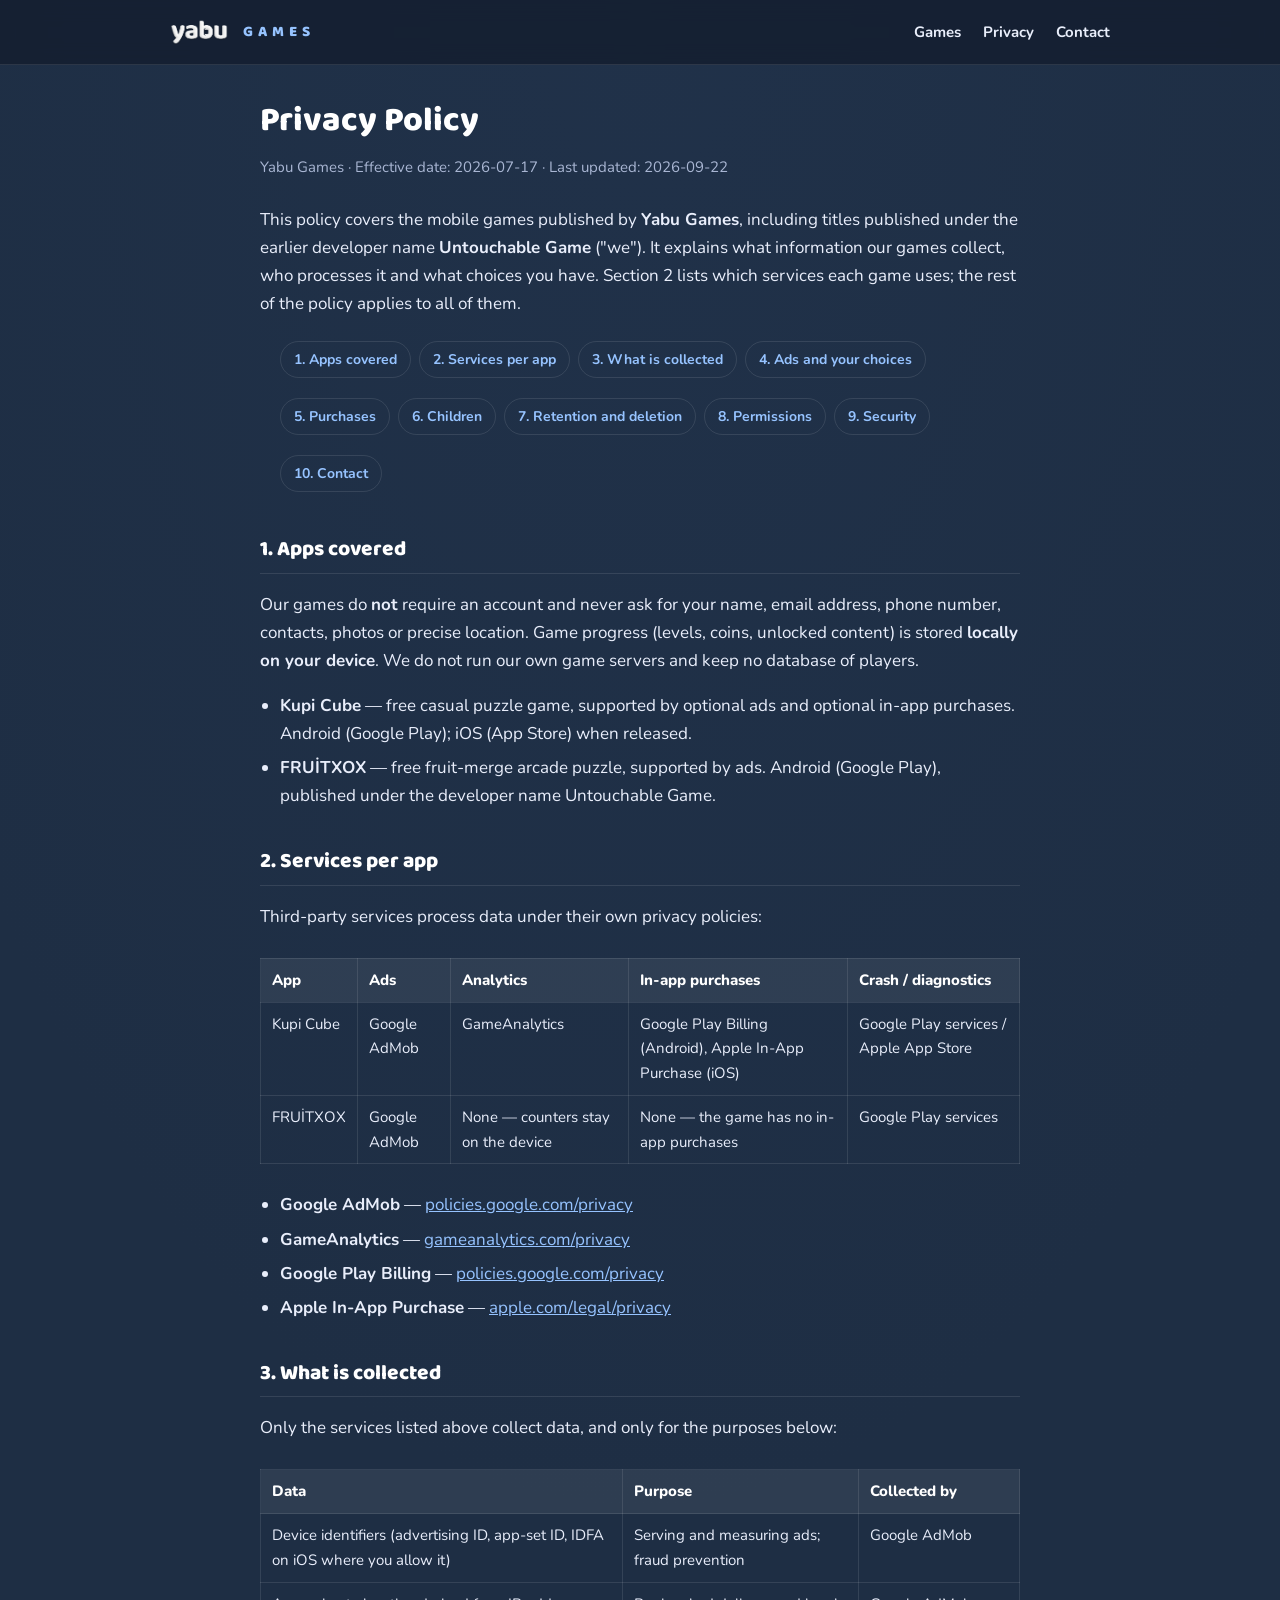
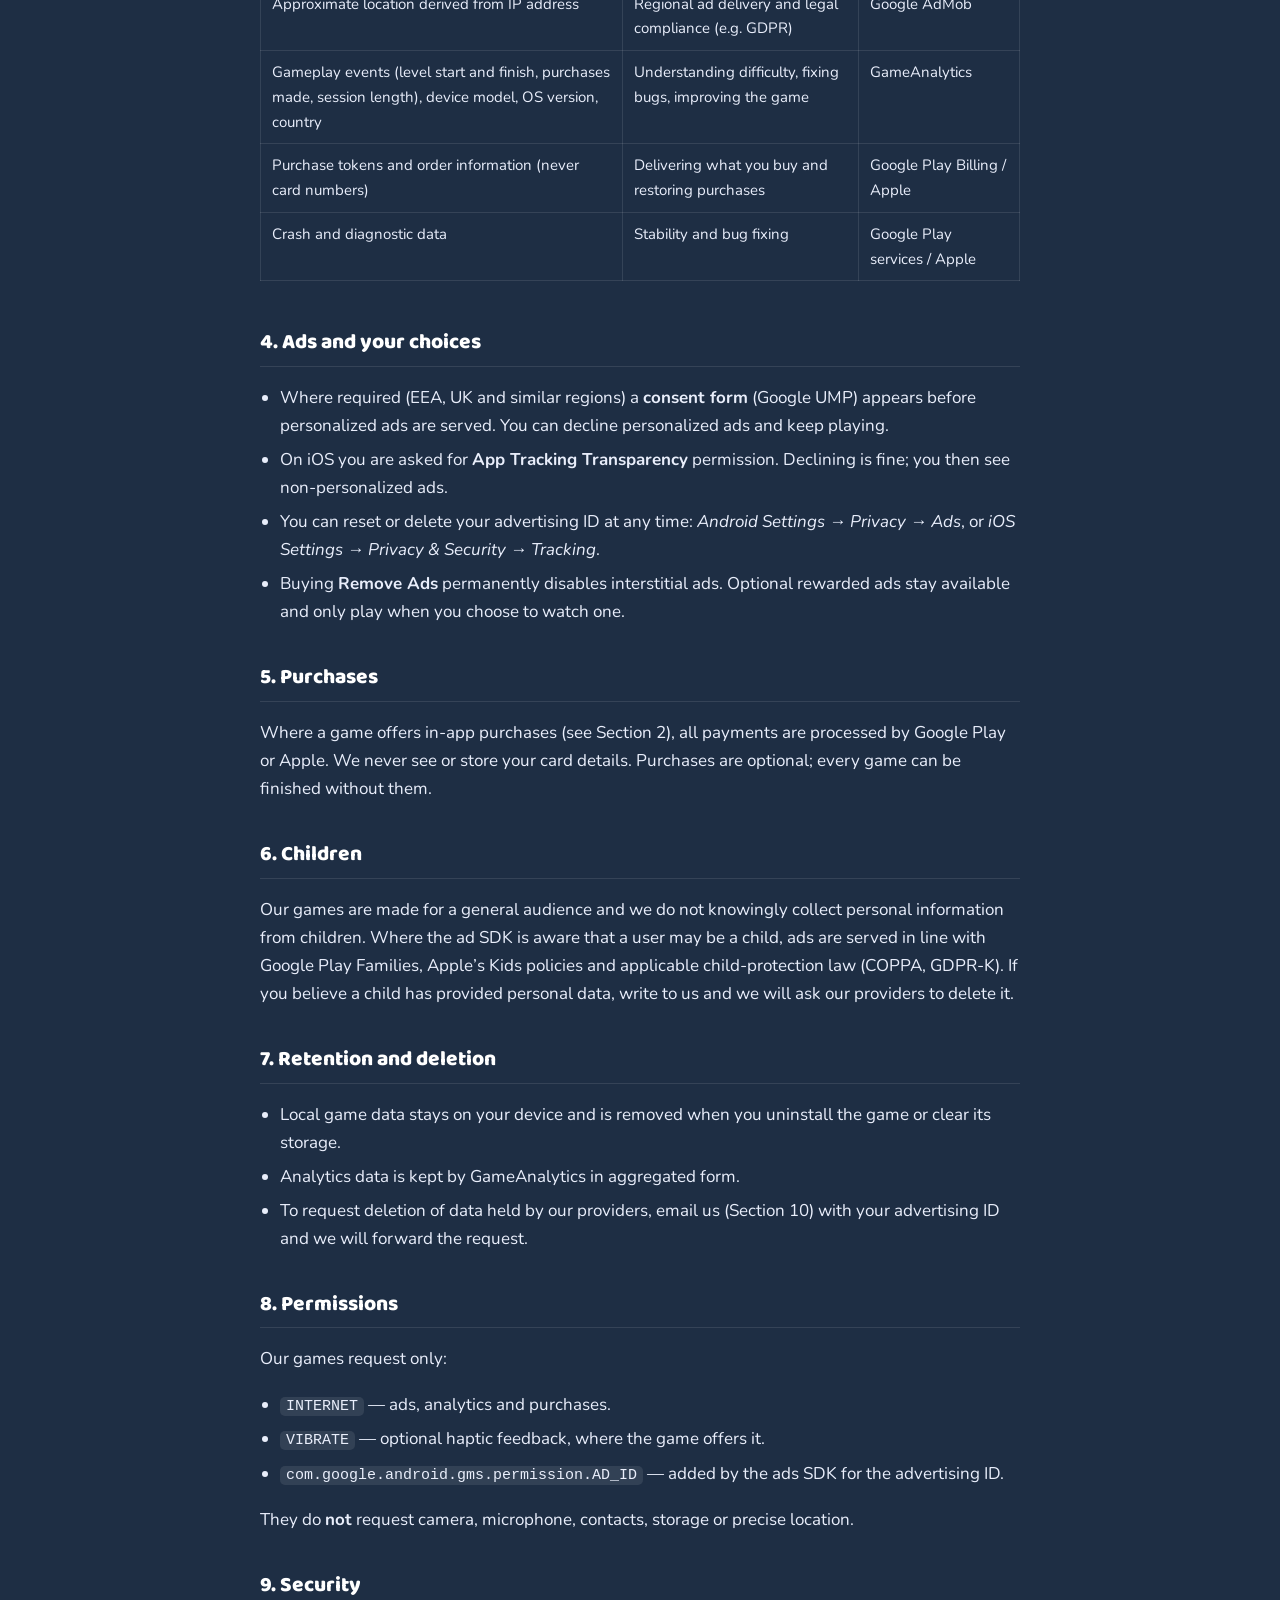
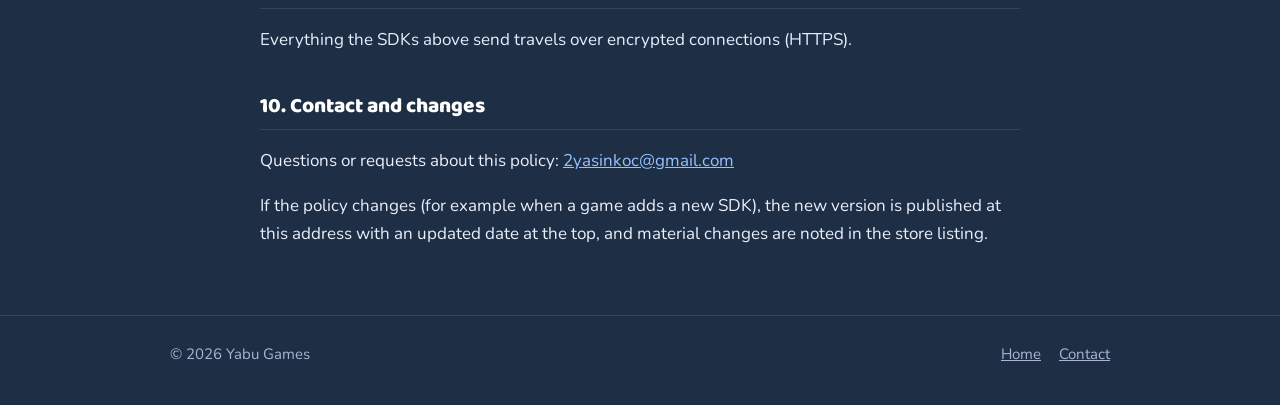
==== privacy-policy.html @ f96475ef "Yabu Games sitesi: ana sayfa, ortak gizlilik politikasi, app-ads.txt" ====
<!DOCTYPE html>
<html lang="en">
<head>
<meta charset="utf-8">
<meta name="viewport" content="width=device-width, initial-scale=1">
<title>Privacy Policy — Yabu Games</title>
<meta name="description" content="Privacy Policy for Yabu Games apps, including Kupi Cube.">
<link rel="icon" href="assets/favicon.png">
<meta property="og:title" content="Privacy Policy — Yabu Games">
<meta property="og:image" content="assets/og.png">
<link rel="preconnect" href="https://fonts.googleapis.com">
<link rel="preconnect" href="https://fonts.gstatic.com" crossorigin>
<link href="https://fonts.googleapis.com/css2?family=Baloo+2:wght@800&family=Nunito:wght@400;700;800&display=swap" rel="stylesheet">
<link rel="stylesheet" href="styles.css">
</head>
<body>
<a class="skip" href="#main">Skip to content</a>

<header class="bar">
  <div class="wrap row">
    <a class="home" href="./" aria-label="Yabu Games home">
      <img src="assets/yabu-wordmark.png" alt="Yabu Games">
      <span>GAMES</span>
    </a>
    <button class="burger" id="burger" aria-label="Menu" aria-expanded="false" aria-controls="menu">
      <span></span>
    </button>
    <nav class="links" id="menu">
      <a href="./#games">Games</a>
      <a href="privacy-policy.html">Privacy</a>
      <a href="./#contact">Contact</a>
    </nav>
  </div>
</header>

<main id="main">
  <div class="wrap doc">

    <h1>Privacy Policy</h1>
    <p class="meta">Yabu Games &middot; Effective date: 2026-07-17 &middot; Last updated: 2026-09-22</p>

    <p>This policy covers the mobile games published by <strong>Yabu Games</strong>, including titles published
       under the earlier developer name <strong>Untouchable Game</strong> ("we"). It explains what
       information our games collect, who processes it and what choices you have. Section&nbsp;2 lists which
       services each game uses; the rest of the policy applies to all of them.</p>

    <ul class="toc">
      <li><a href="#apps">1. Apps covered</a></li>
      <li><a href="#services">2. Services per app</a></li>
      <li><a href="#data">3. What is collected</a></li>
      <li><a href="#ads">4. Ads and your choices</a></li>
      <li><a href="#purchases">5. Purchases</a></li>
      <li><a href="#children">6. Children</a></li>
      <li><a href="#retention">7. Retention and deletion</a></li>
      <li><a href="#permissions">8. Permissions</a></li>
      <li><a href="#security">9. Security</a></li>
      <li><a href="#contact">10. Contact</a></li>
    </ul>

    <h2 id="apps">1. Apps covered</h2>
    <p>Our games do <strong>not</strong> require an account and never ask for your name, email address, phone
       number, contacts, photos or precise location. Game progress (levels, coins, unlocked content) is stored
       <strong>locally on your device</strong>. We do not run our own game servers and keep no database of players.</p>
    <ul>
      <li><strong>Kupi Cube</strong> — free casual puzzle game, supported by optional ads and optional in-app
          purchases. Android (Google Play); iOS (App Store) when released.</li>
      <li><strong>FRUİTXOX</strong> — free fruit-merge arcade puzzle, supported by ads. Android (Google Play),
          published under the developer name Untouchable Game.</li>
    </ul>

    <h2 id="services">2. Services per app</h2>
    <p>Third-party services process data under their own privacy policies:</p>
    <div class="tablewrap">
      <table>
        <tr><th>App</th><th>Ads</th><th>Analytics</th><th>In-app purchases</th><th>Crash / diagnostics</th></tr>
        <tr>
          <td>Kupi Cube</td>
          <td>Google AdMob</td>
          <td>GameAnalytics</td>
          <td>Google Play Billing (Android), Apple In-App Purchase (iOS)</td>
          <td>Google Play services / Apple App Store</td>
        </tr>
        <tr>
          <td>FRUİTXOX</td>
          <td>Google AdMob</td>
          <td>None — counters stay on the device</td>
          <td>None — the game has no in-app purchases</td>
          <td>Google Play services</td>
        </tr>
      </table>
    </div>
    <ul>
      <li><strong>Google AdMob</strong> — <a href="https://policies.google.com/privacy">policies.google.com/privacy</a></li>
      <li><strong>GameAnalytics</strong> — <a href="https://gameanalytics.com/privacy">gameanalytics.com/privacy</a></li>
      <li><strong>Google Play Billing</strong> — <a href="https://policies.google.com/privacy">policies.google.com/privacy</a></li>
      <li><strong>Apple In-App Purchase</strong> — <a href="https://www.apple.com/legal/privacy/">apple.com/legal/privacy</a></li>
    </ul>

    <h2 id="data">3. What is collected</h2>
    <p>Only the services listed above collect data, and only for the purposes below:</p>
    <div class="tablewrap">
      <table>
        <tr><th>Data</th><th>Purpose</th><th>Collected by</th></tr>
        <tr><td>Device identifiers (advertising ID, app-set ID, IDFA on iOS where you allow it)</td>
            <td>Serving and measuring ads; fraud prevention</td><td>Google AdMob</td></tr>
        <tr><td>Approximate location derived from IP address</td>
            <td>Regional ad delivery and legal compliance (e.g. GDPR)</td><td>Google AdMob</td></tr>
        <tr><td>Gameplay events (level start and finish, purchases made, session length), device model,
                OS version, country</td>
            <td>Understanding difficulty, fixing bugs, improving the game</td><td>GameAnalytics</td></tr>
        <tr><td>Purchase tokens and order information (never card numbers)</td>
            <td>Delivering what you buy and restoring purchases</td><td>Google Play Billing / Apple</td></tr>
        <tr><td>Crash and diagnostic data</td>
            <td>Stability and bug fixing</td><td>Google Play services / Apple</td></tr>
      </table>
    </div>

    <h2 id="ads">4. Ads and your choices</h2>
    <ul>
      <li>Where required (EEA, UK and similar regions) a <strong>consent form</strong> (Google UMP) appears before
          personalized ads are served. You can decline personalized ads and keep playing.</li>
      <li>On iOS you are asked for <strong>App Tracking Transparency</strong> permission. Declining is fine; you
          then see non-personalized ads.</li>
      <li>You can reset or delete your advertising ID at any time: <em>Android Settings &rarr; Privacy &rarr; Ads</em>,
          or <em>iOS Settings &rarr; Privacy &amp; Security &rarr; Tracking</em>.</li>
      <li>Buying <strong>Remove Ads</strong> permanently disables interstitial ads. Optional rewarded ads stay
          available and only play when you choose to watch one.</li>
    </ul>

    <h2 id="purchases">5. Purchases</h2>
    <p>Where a game offers in-app purchases (see Section&nbsp;2), all payments are processed by Google Play or
       Apple. We never see or store your card details. Purchases are optional; every game can be finished without
       them.</p>

    <h2 id="children">6. Children</h2>
    <p>Our games are made for a general audience and we do not knowingly collect personal information from
       children. Where the ad SDK is aware that a user may be a child, ads are served in line with Google Play
       Families, Apple&rsquo;s Kids policies and applicable child-protection law (COPPA, GDPR-K). If you believe a
       child has provided personal data, write to us and we will ask our providers to delete it.</p>

    <h2 id="retention">7. Retention and deletion</h2>
    <ul>
      <li>Local game data stays on your device and is removed when you uninstall the game or clear its storage.</li>
      <li>Analytics data is kept by GameAnalytics in aggregated form.</li>
      <li>To request deletion of data held by our providers, email us (Section&nbsp;10) with your advertising ID and
          we will forward the request.</li>
    </ul>

    <h2 id="permissions">8. Permissions</h2>
    <p>Our games request only:</p>
    <ul>
      <li><code>INTERNET</code> — ads, analytics and purchases.</li>
      <li><code>VIBRATE</code> — optional haptic feedback, where the game offers it.</li>
      <li><code>com.google.android.gms.permission.AD_ID</code> — added by the ads SDK for the advertising ID.</li>
    </ul>
    <p>They do <strong>not</strong> request camera, microphone, contacts, storage or precise location.</p>

    <h2 id="security">9. Security</h2>
    <p>Everything the SDKs above send travels over encrypted connections (HTTPS).</p>

    <h2 id="contact">10. Contact and changes</h2>
    <p>Questions or requests about this policy: <a href="mailto:2yasinkoc@gmail.com">2yasinkoc@gmail.com</a></p>
    <p>If the policy changes (for example when a game adds a new SDK), the new version is published at this
       address with an updated date at the top, and material changes are noted in the store listing.</p>

  </div>
</main>

<footer>
  <div class="wrap row">
    <span>&copy; 2026 Yabu Games</span>
    <span class="spacer"></span>
    <a href="./">Home</a>
    <a href="mailto:2yasinkoc@gmail.com">Contact</a>
  </div>
</footer>

<script>
  var b = document.getElementById('burger'), m = document.getElementById('menu');
  b.addEventListener('click', function () {
    var open = b.getAttribute('aria-expanded') === 'true';
    b.setAttribute('aria-expanded', String(!open));
    m.classList.toggle('open', !open);
  });
  m.addEventListener('click', function (e) {
    if (e.target.tagName === 'A') { b.setAttribute('aria-expanded', 'false'); m.classList.remove('open'); }
  });
</script>
</body>
</html>
---- styles.css ----
/* Yabu Games — site stili. Renkler oyunun AÇILIŞ ekranıyla aynı: lacivert #1E2E44 zemin, gökyüzü mavisi vurgu.
   Tek dosya, bağımlılık yok; GitHub Pages doğrudan yayınlar. */
:root {
  --navy:      #1e2e44;   /* Unity açılış rengi (LoadingScreenController.StudioNavy) */
  --navy-deep: #141f30;
  --card:      rgba(255, 255, 255, .055);
  --line:      rgba(255, 255, 255, .10);
  --text:      #e9eefb;
  --muted:     #a9b6d3;
  --sky:       #96c3ff;
  --radius:    18px;
  --wrap:      980px;
}
* { box-sizing: border-box; }
html { scroll-behavior: smooth; }
body {
  margin: 0;
  background: radial-gradient(ellipse 90% 60% at 50% 0%, #24375260 0%, transparent 70%), var(--navy);
  color: var(--text);
  font-family: "Nunito", -apple-system, "Segoe UI", Roboto, Arial, sans-serif;
  font-size: 17px;
  line-height: 1.65;
  -webkit-font-smoothing: antialiased;
}
.wrap { width: 100%; max-width: var(--wrap); margin: 0 auto; padding: 0 20px; }
a { color: var(--sky); }
a:focus-visible, button:focus-visible { outline: 3px solid var(--sky); outline-offset: 3px; border-radius: 6px; }
.skip { position: absolute; left: -9999px; }
.skip:focus { left: 16px; top: 12px; z-index: 30; background: #fff; color: #0d1726; padding: 8px 14px; border-radius: 999px; }

/* ── Üst bar + hamburger ─────────────────────────────────────────────── */
header.bar {
  position: sticky; top: 0; z-index: 20;
  background: rgba(20, 31, 48, .86);
  backdrop-filter: blur(10px);
  border-bottom: 1px solid var(--line);
}
.bar .row { display: flex; align-items: center; gap: 16px; height: 64px; }
.bar .home { display: flex; align-items: center; gap: 10px; text-decoration: none; }
.bar .home img { height: 26px; width: auto; display: block; }
.bar .home span { font-family: "Baloo 2", "Nunito", sans-serif; font-weight: 800; font-size: 15px;
                  letter-spacing: .34em; color: var(--sky); padding-left: .34em; }
nav.links { margin-left: auto; display: flex; gap: 22px; }
nav.links a { color: var(--text); text-decoration: none; font-weight: 700; font-size: 15px; }
nav.links a:hover { color: var(--sky); }
button.burger {
  margin-left: auto; display: none; width: 44px; height: 44px; padding: 0;
  background: transparent; border: 1px solid var(--line); border-radius: 12px; cursor: pointer;
}
button.burger span, button.burger span::before, button.burger span::after {
  display: block; width: 20px; height: 2px; background: var(--text); border-radius: 2px;
  transition: transform .18s ease, opacity .18s ease;
}
button.burger span { margin: 0 auto; position: relative; }
button.burger span::before { content: ""; position: absolute; top: -6px; }
button.burger span::after  { content: ""; position: absolute; top:  6px; }
button.burger[aria-expanded="true"] span { background: transparent; }
button.burger[aria-expanded="true"] span::before { transform: translateY(6px) rotate(45deg); }
button.burger[aria-expanded="true"] span::after  { transform: translateY(-6px) rotate(-45deg); }

@media (max-width: 760px) {
  button.burger { display: block; }
  nav.links {
    position: absolute; left: 0; right: 0; top: 64px;
    flex-direction: column; gap: 0; margin: 0;
    background: rgba(20, 31, 48, .98); border-bottom: 1px solid var(--line);
    max-height: 0; overflow: hidden; transition: max-height .22s ease;
  }
  nav.links a { padding: 14px 20px; border-top: 1px solid var(--line); }
  nav.links.open { max-height: 260px; }
}
@media (prefers-reduced-motion: reduce) { * { transition: none !important; scroll-behavior: auto; } }

/* ── Kahraman bölümü ─────────────────────────────────────────────────── */
.hero { text-align: center; padding: 76px 0 54px; }
.hero img.mark { width: min(420px, 74vw); height: auto; filter: drop-shadow(0 14px 30px rgba(0, 6, 20, .55)); }
.hero .sub { font-family: "Baloo 2", "Nunito", sans-serif; font-weight: 800; letter-spacing: .42em;
             padding-left: .42em; color: var(--sky); font-size: clamp(15px, 3vw, 22px); margin: 10px 0 0; }
.hero p.lead { max-width: 34ch; margin: 26px auto 0; color: var(--text); text-wrap: balance; }

/* ── Bölümler ────────────────────────────────────────────────────────── */
section { padding: 34px 0; }
h2.section { font-family: "Baloo 2", "Nunito", sans-serif; font-weight: 800; font-size: 26px;
             margin: 0 0 18px; color: #fff; }
.games { display: grid; grid-template-columns: repeat(auto-fit, minmax(280px, 1fr)); gap: 18px; }
.game {
  display: flex; gap: 16px; align-items: center;
  background: var(--card); border: 1px solid var(--line); border-radius: var(--radius); padding: 18px;
}
.game img { width: 86px; height: 86px; border-radius: 20px; flex: none; }
.game h3 { margin: 0 0 2px; font-family: "Baloo 2", "Nunito", sans-serif; font-weight: 800; font-size: 21px; color: #fff; }
.game p { margin: 0 0 10px; color: var(--muted); font-size: 15px; line-height: 1.45; }
.btn {
  display: inline-block; padding: 9px 18px; border-radius: 999px;
  background: #fff; color: #0d1726; font-weight: 800; font-size: 14px; text-decoration: none;
  box-shadow: 0 8px 18px rgba(0, 6, 20, .35);
}
.btn:hover { transform: translateY(-1px); }
.btn.ghost { background: transparent; color: var(--text); border: 1px solid var(--line); box-shadow: none; }

/* ── Gizlilik sayfası ────────────────────────────────────────────────── */
.doc { max-width: 760px; margin: 0 auto; padding: 28px 0 10px; }
.doc h1 { font-family: "Baloo 2", "Nunito", sans-serif; font-weight: 800; font-size: 34px; margin: 0 0 6px; color: #fff; }
.doc .meta { color: var(--muted); font-size: 15px; margin: 0 0 26px; }
.doc h2 { font-family: "Baloo 2", "Nunito", sans-serif; font-weight: 800; font-size: 21px; color: #fff;
          margin: 34px 0 8px; padding-bottom: 6px; border-bottom: 1px solid var(--line); scroll-margin-top: 80px; }
.doc ul { padding-left: 20px; }
.doc li { margin: 6px 0; }
.doc code { background: rgba(255, 255, 255, .09); padding: 1px 6px; border-radius: 5px; font-size: 15px; }
.tablewrap { overflow-x: auto; }
table { border-collapse: collapse; width: 100%; font-size: 15px; margin: 10px 0; }
th, td { border: 1px solid var(--line); padding: 9px 11px; text-align: left; vertical-align: top; }
th { background: rgba(255, 255, 255, .07); color: #fff; font-weight: 800; }
.toc { display: flex; flex-wrap: wrap; gap: 8px; margin: 0 0 8px; padding: 0; list-style: none; }
.toc a { display: inline-block; padding: 6px 13px; border: 1px solid var(--line); border-radius: 999px;
         text-decoration: none; font-size: 14px; font-weight: 700; }

/* ── Alt bilgi ───────────────────────────────────────────────────────── */
footer { border-top: 1px solid var(--line); margin-top: 40px; padding: 26px 0 40px; color: var(--muted); font-size: 15px; }
footer .row { display: flex; flex-wrap: wrap; gap: 8px 18px; align-items: center; }
footer a { color: var(--muted); }
footer .spacer { margin-left: auto; }
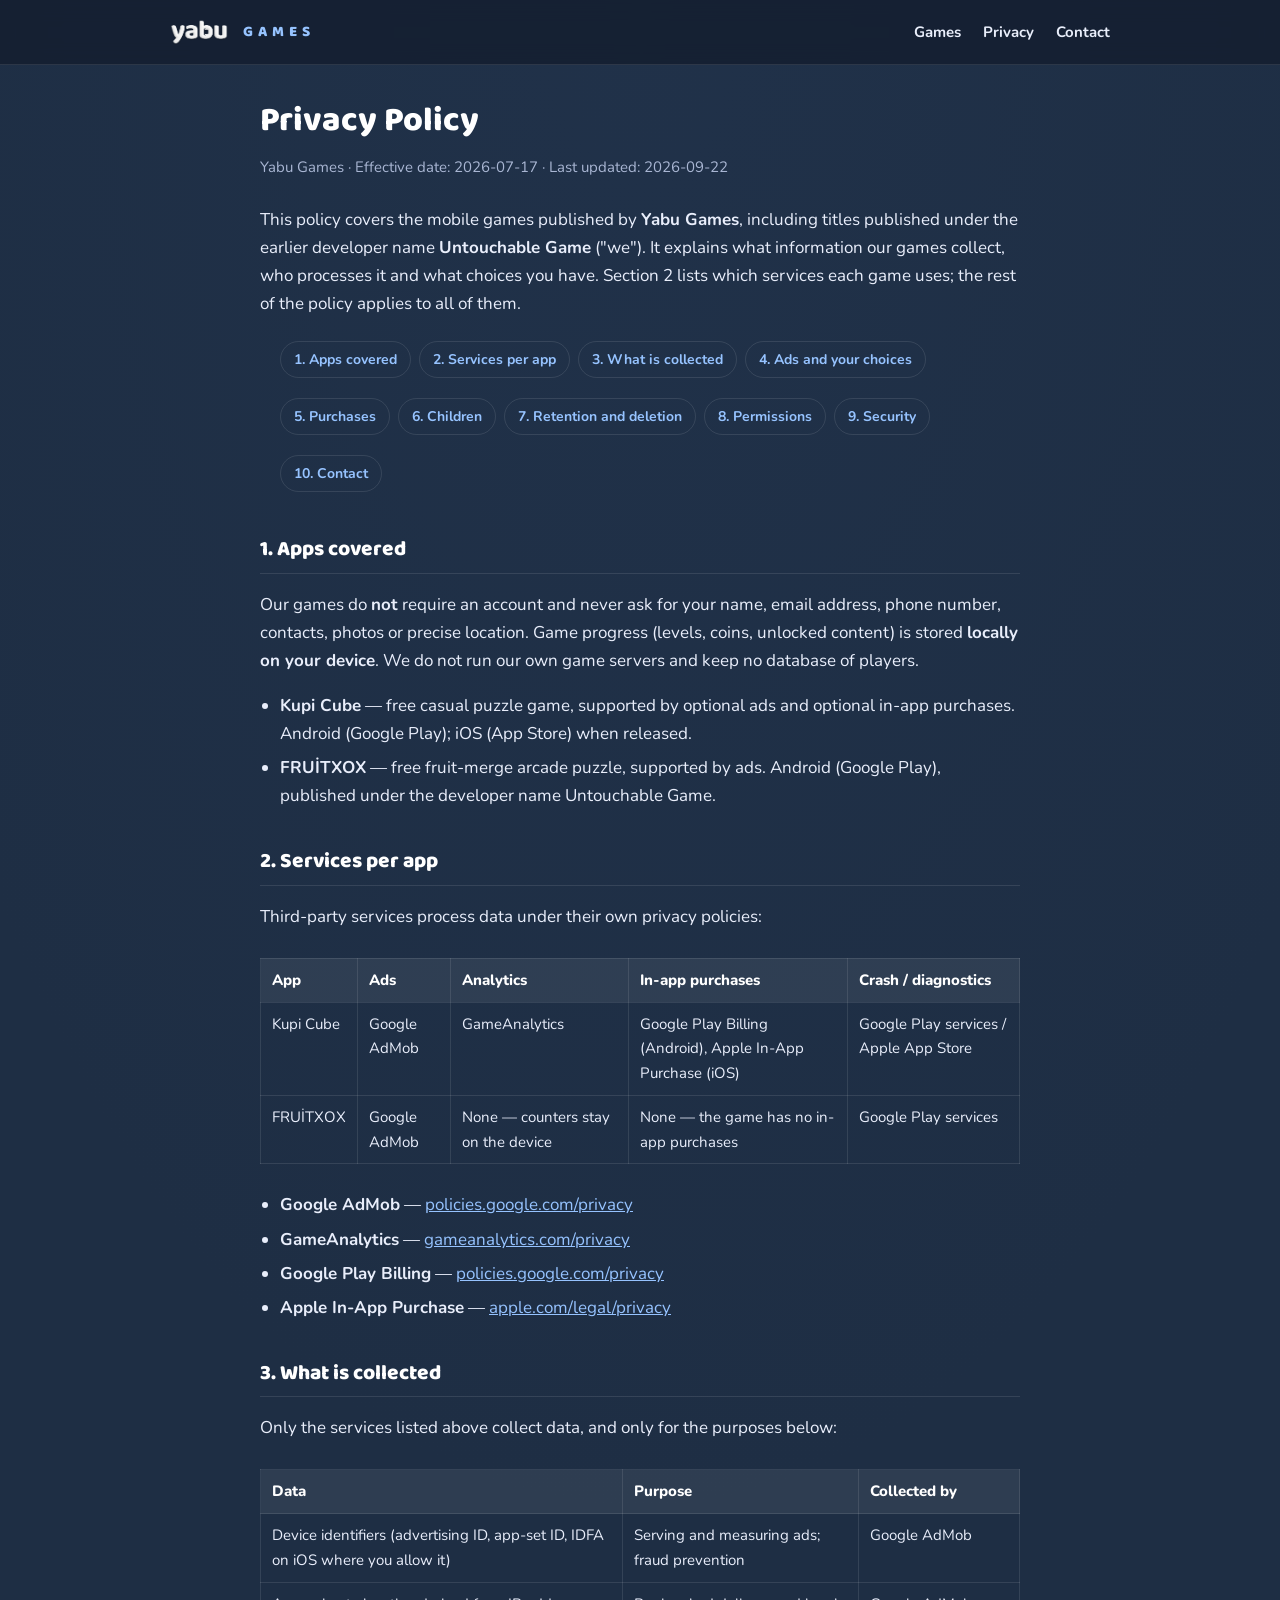
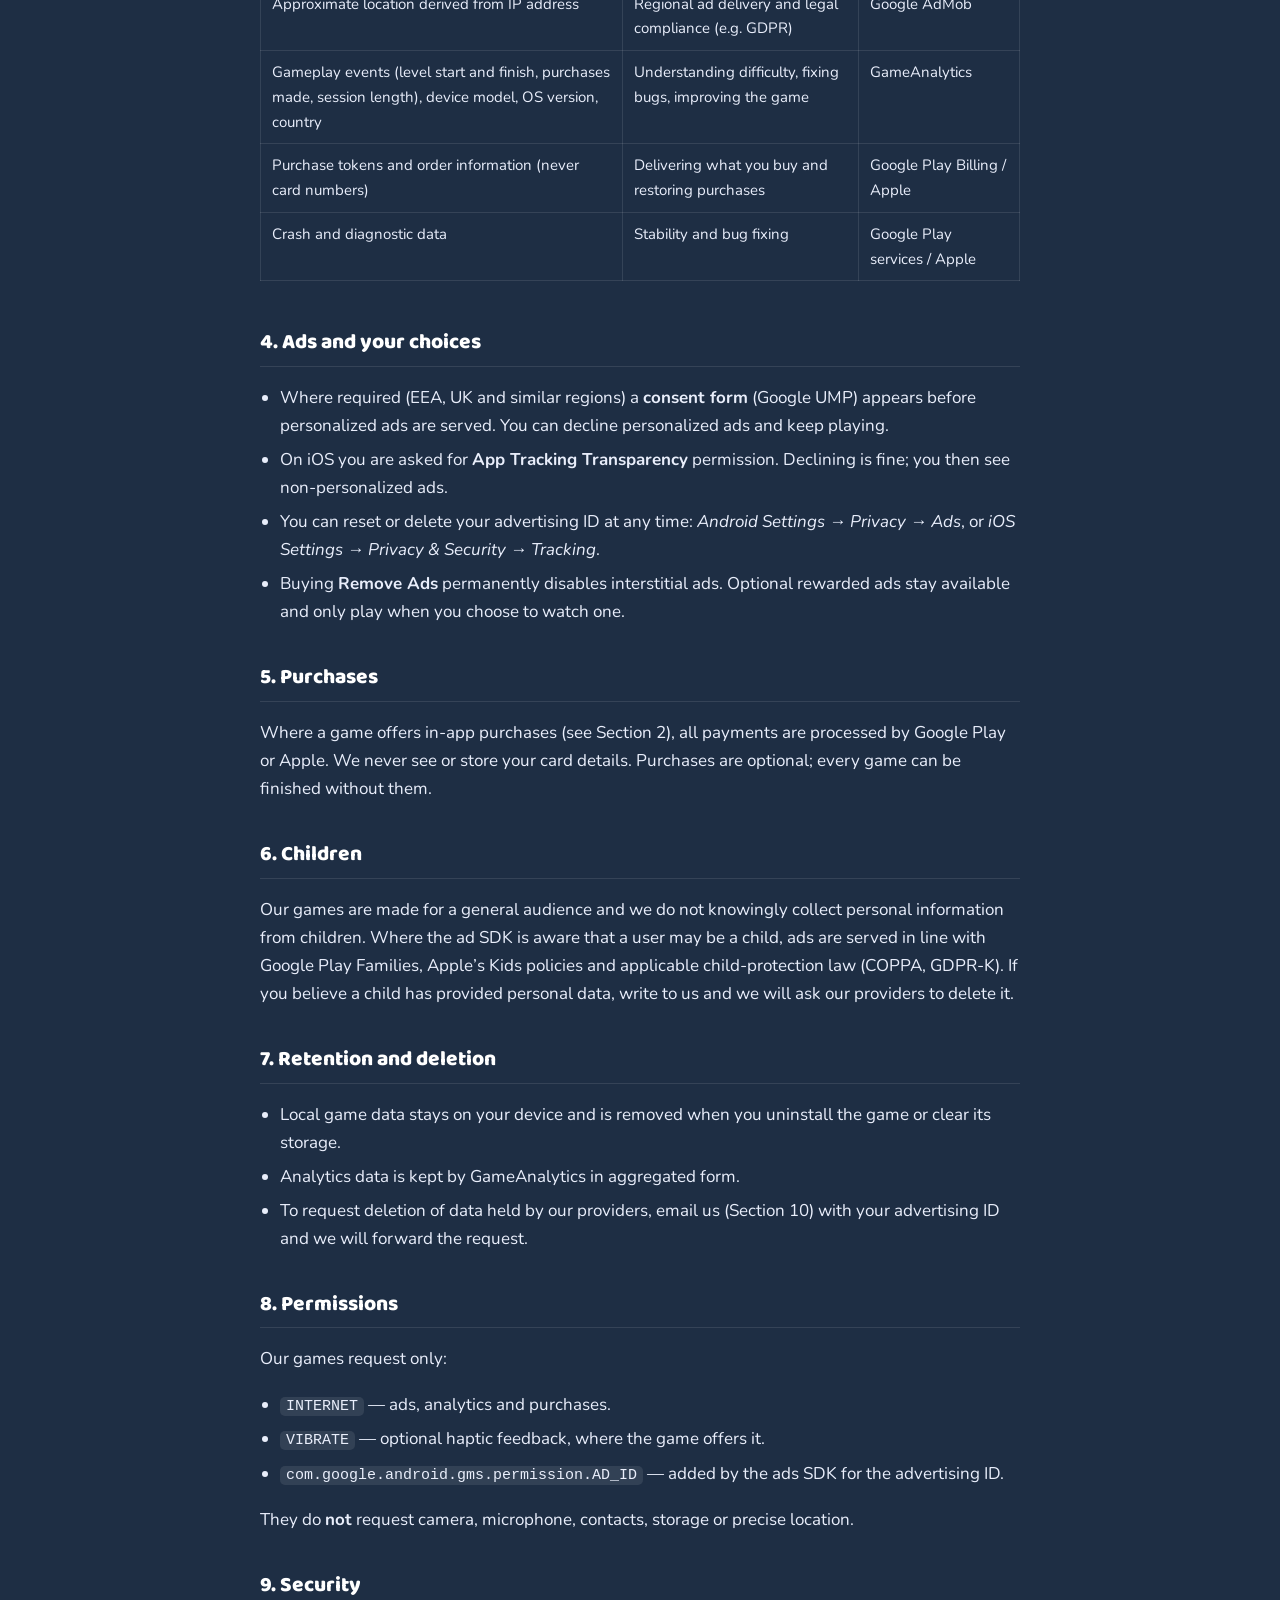
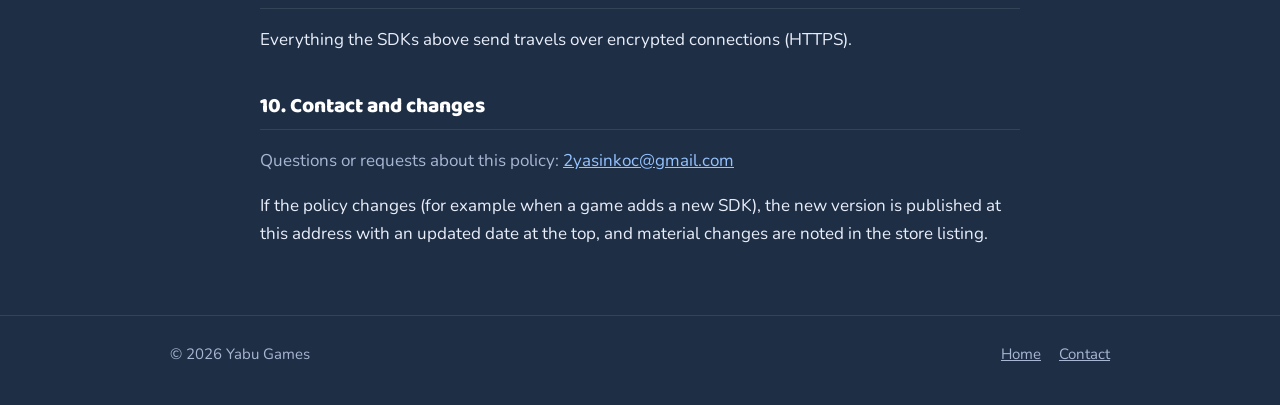
==== commit cc6a590a: "Iletisim kutusu: e-posta adresi kucuk ve sessiz, eylem dugmesi one cikti" ====
--- a/privacy-policy.html
+++ b/privacy-policy.html
@@ -159,7 +159,7 @@
     <p>Everything the SDKs above send travels over encrypted connections (HTTPS).</p>
 
     <h2 id="contact">10. Contact and changes</h2>
-    <p>Questions or requests about this policy: <a href="mailto:2yasinkoc@gmail.com">2yasinkoc@gmail.com</a></p>
+    <p class="quiet">Questions or requests about this policy: <a href="mailto:2yasinkoc@gmail.com">2yasinkoc@gmail.com</a></p>
     <p>If the policy changes (for example when a game adds a new SDK), the new version is published at this
        address with an updated date at the top, and material changes are noted in the store listing.</p>
 
@@ -171,7 +171,7 @@
     <span>&copy; 2026 Yabu Games</span>
     <span class="spacer"></span>
     <a href="./">Home</a>
-    <a href="mailto:2yasinkoc@gmail.com">Contact</a>
+    <a href="./#contact">Contact</a>
   </div>
 </footer>
 
--- a/styles.css
+++ b/styles.css
@@ -115,6 +115,14 @@
 .toc a { display: inline-block; padding: 6px 13px; border: 1px solid var(--line); border-radius: 999px;
          text-decoration: none; font-size: 14px; font-weight: 700; }
 
+/* İletişim kutusu: e-posta adresi SATIR BAŞI değil, eylem düğmesi öne çıkar (22 Eylül, kullanıcı: "mailim çok
+   büyük kalmış"). Adres yine görünür ama küçük ve sessiz; tıklanacak şey düğme. */
+.panel { background: var(--card); border: 1px solid var(--line); border-radius: var(--radius); padding: 20px 22px; }
+.panel .quiet { margin: 0 0 14px; color: var(--muted); }
+.panel .actions { display: flex; flex-wrap: wrap; gap: 10px; margin: 0; }
+.panel .tiny { margin: 12px 0 0; font-size: 13.5px; color: var(--muted); }
+.doc .quiet { color: var(--muted); }
+
 /* ── Alt bilgi ───────────────────────────────────────────────────────── */
 footer { border-top: 1px solid var(--line); margin-top: 40px; padding: 26px 0 40px; color: var(--muted); font-size: 15px; }
 footer .row { display: flex; flex-wrap: wrap; gap: 8px 18px; align-items: center; }
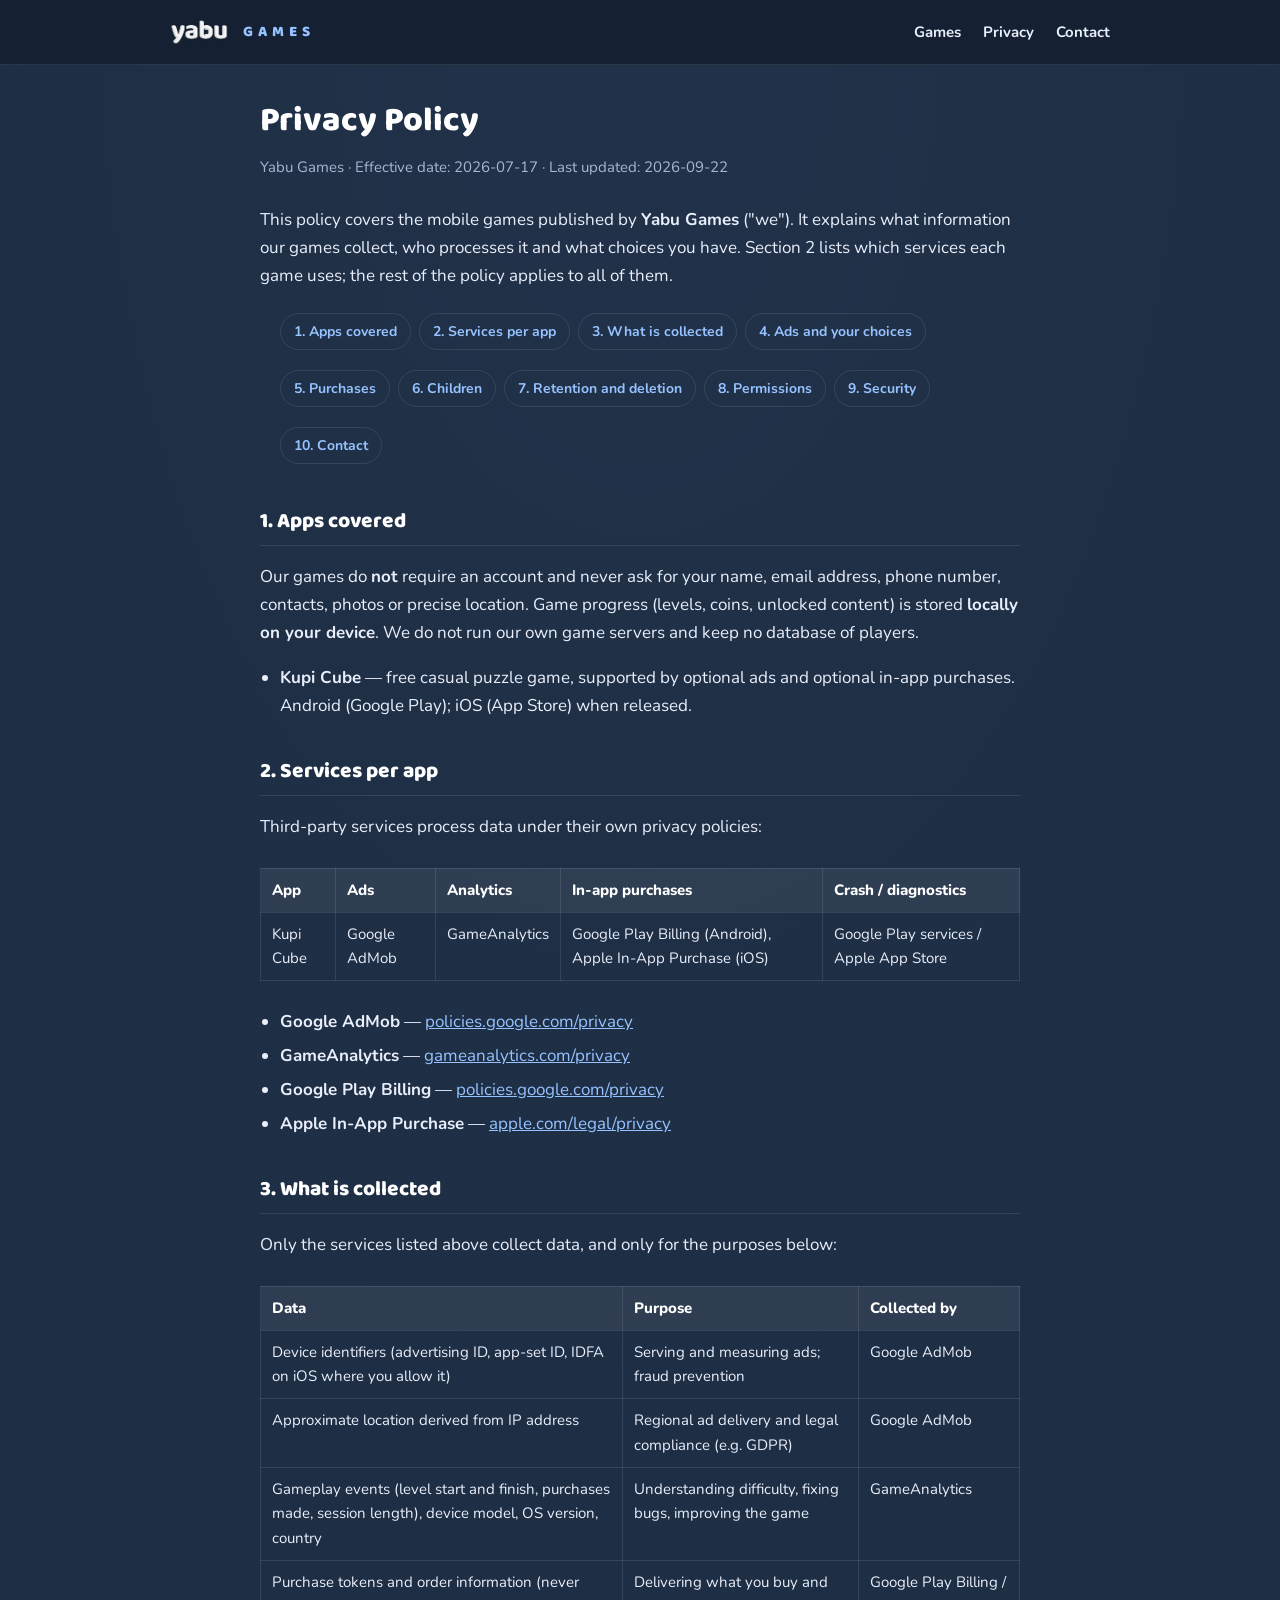
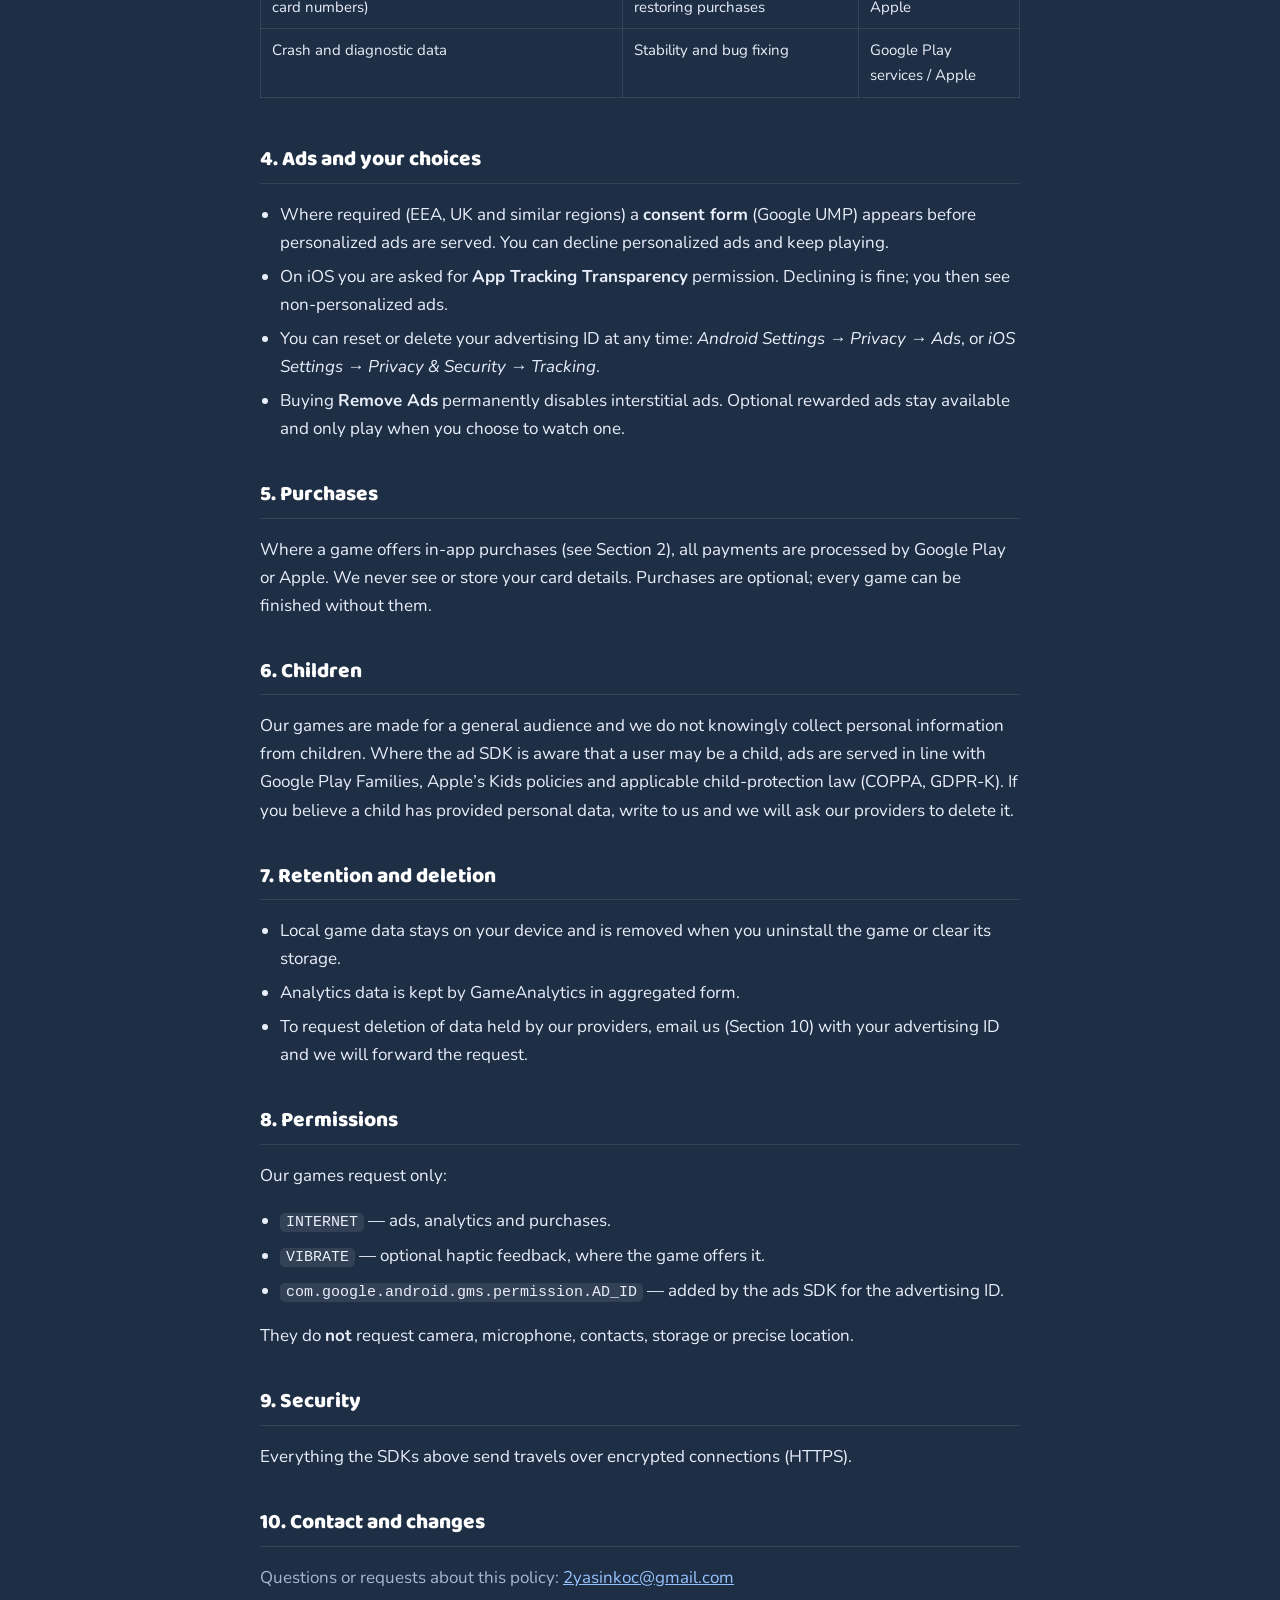
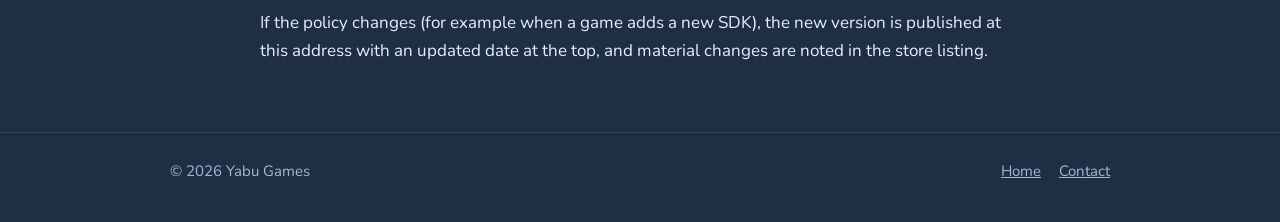
==== commit 7a5ec34a: "Tek oyun: FRUITXOX karti ve gizlilik satiri kaldirildi" ====
--- a/privacy-policy.html
+++ b/privacy-policy.html
@@ -39,8 +39,7 @@
     <h1>Privacy Policy</h1>
     <p class="meta">Yabu Games &middot; Effective date: 2026-07-17 &middot; Last updated: 2026-09-22</p>
 
-    <p>This policy covers the mobile games published by <strong>Yabu Games</strong>, including titles published
-       under the earlier developer name <strong>Untouchable Game</strong> ("we"). It explains what
+    <p>This policy covers the mobile games published by <strong>Yabu Games</strong> ("we"). It explains what
        information our games collect, who processes it and what choices you have. Section&nbsp;2 lists which
        services each game uses; the rest of the policy applies to all of them.</p>
 
@@ -64,8 +63,6 @@
     <ul>
       <li><strong>Kupi Cube</strong> — free casual puzzle game, supported by optional ads and optional in-app
           purchases. Android (Google Play); iOS (App Store) when released.</li>
-      <li><strong>FRUİTXOX</strong> — free fruit-merge arcade puzzle, supported by ads. Android (Google Play),
-          published under the developer name Untouchable Game.</li>
     </ul>
 
     <h2 id="services">2. Services per app</h2>
@@ -79,13 +76,6 @@
           <td>GameAnalytics</td>
           <td>Google Play Billing (Android), Apple In-App Purchase (iOS)</td>
           <td>Google Play services / Apple App Store</td>
-        </tr>
-        <tr>
-          <td>FRUİTXOX</td>
-          <td>Google AdMob</td>
-          <td>None — counters stay on the device</td>
-          <td>None — the game has no in-app purchases</td>
-          <td>Google Play services</td>
         </tr>
       </table>
     </div>
--- a/styles.css
+++ b/styles.css
@@ -119,7 +119,8 @@
    büyük kalmış"). Adres yine görünür ama küçük ve sessiz; tıklanacak şey düğme. */
 .panel { background: var(--card); border: 1px solid var(--line); border-radius: var(--radius); padding: 20px 22px; }
 .panel .quiet { margin: 0 0 14px; color: var(--muted); }
-.panel .actions { display: flex; flex-wrap: wrap; gap: 10px; margin: 0; }
+.actions { display: flex; flex-wrap: wrap; gap: 10px; margin: 0; }
+.btn[aria-disabled="true"] { opacity: .72; cursor: default; }   /* "yakında": düğme gibi durur ama gitmez */
 .panel .tiny { margin: 12px 0 0; font-size: 13.5px; color: var(--muted); }
 .doc .quiet { color: var(--muted); }
 
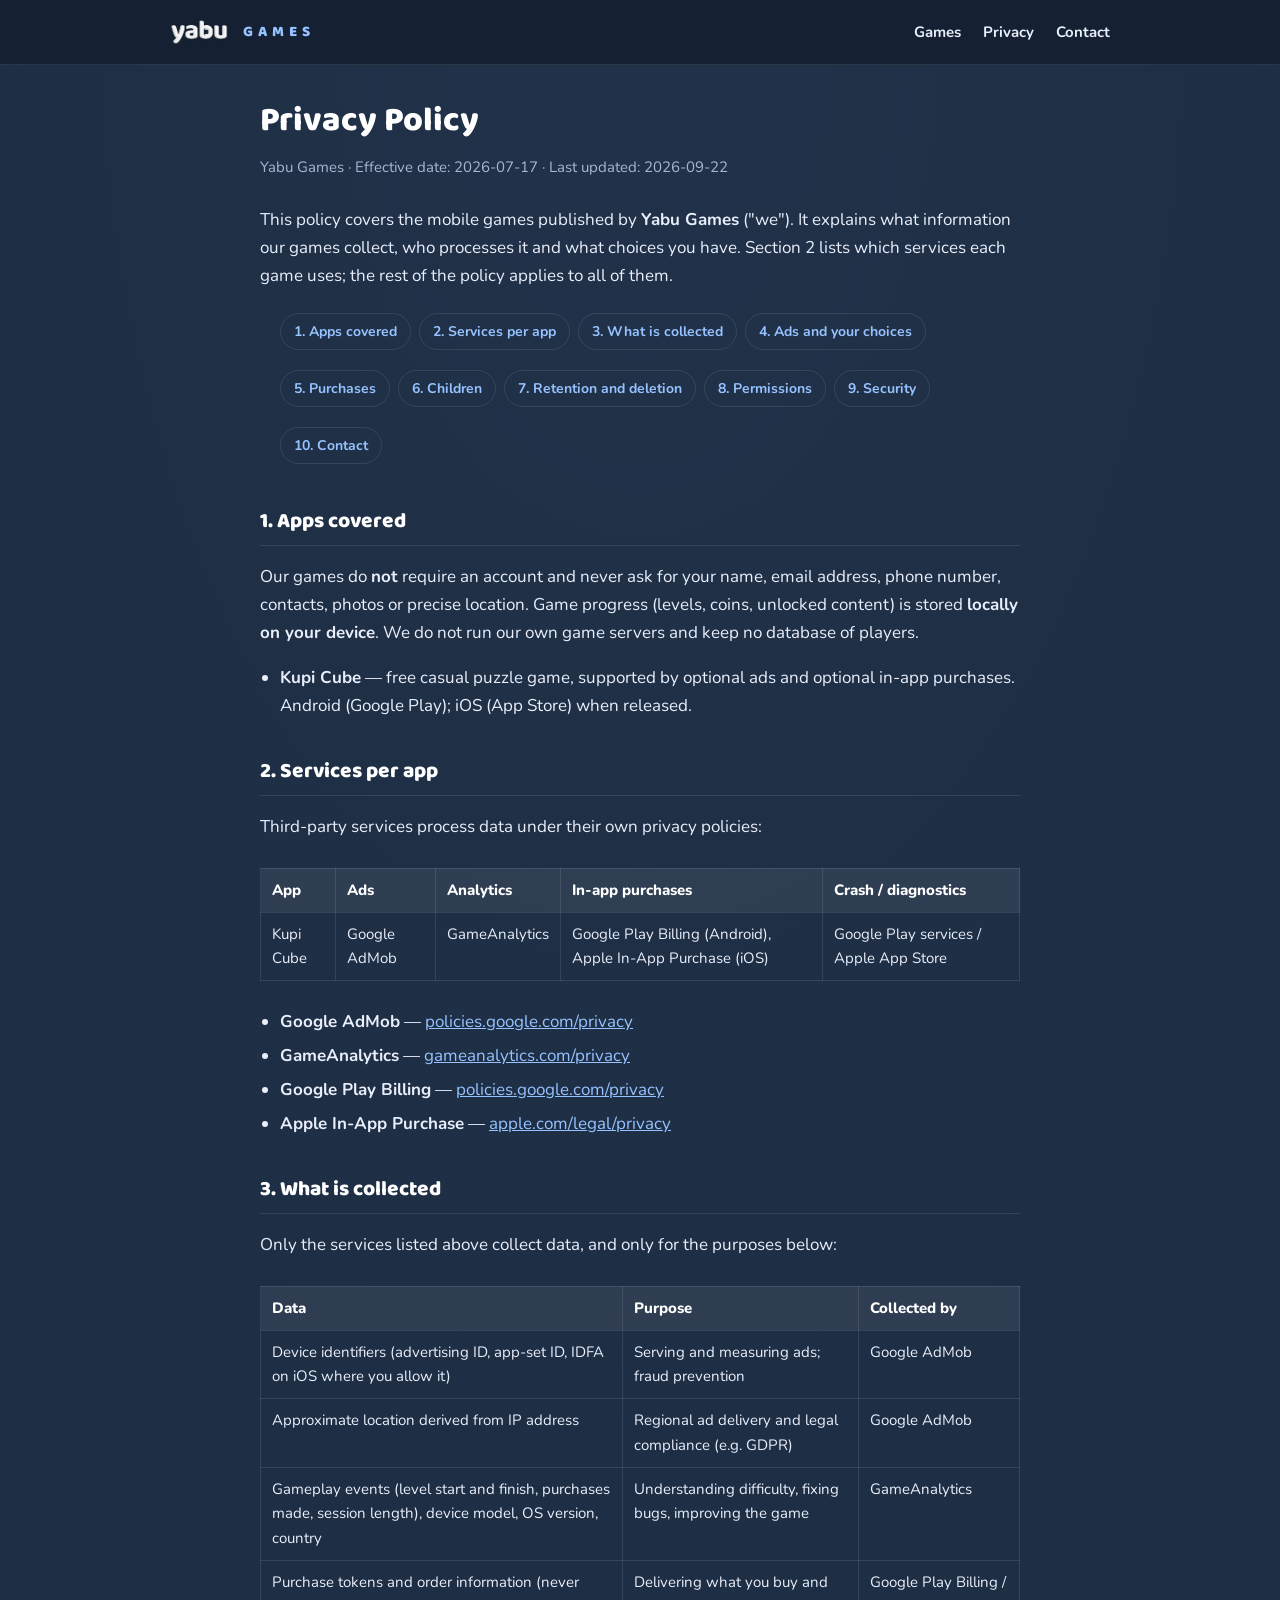
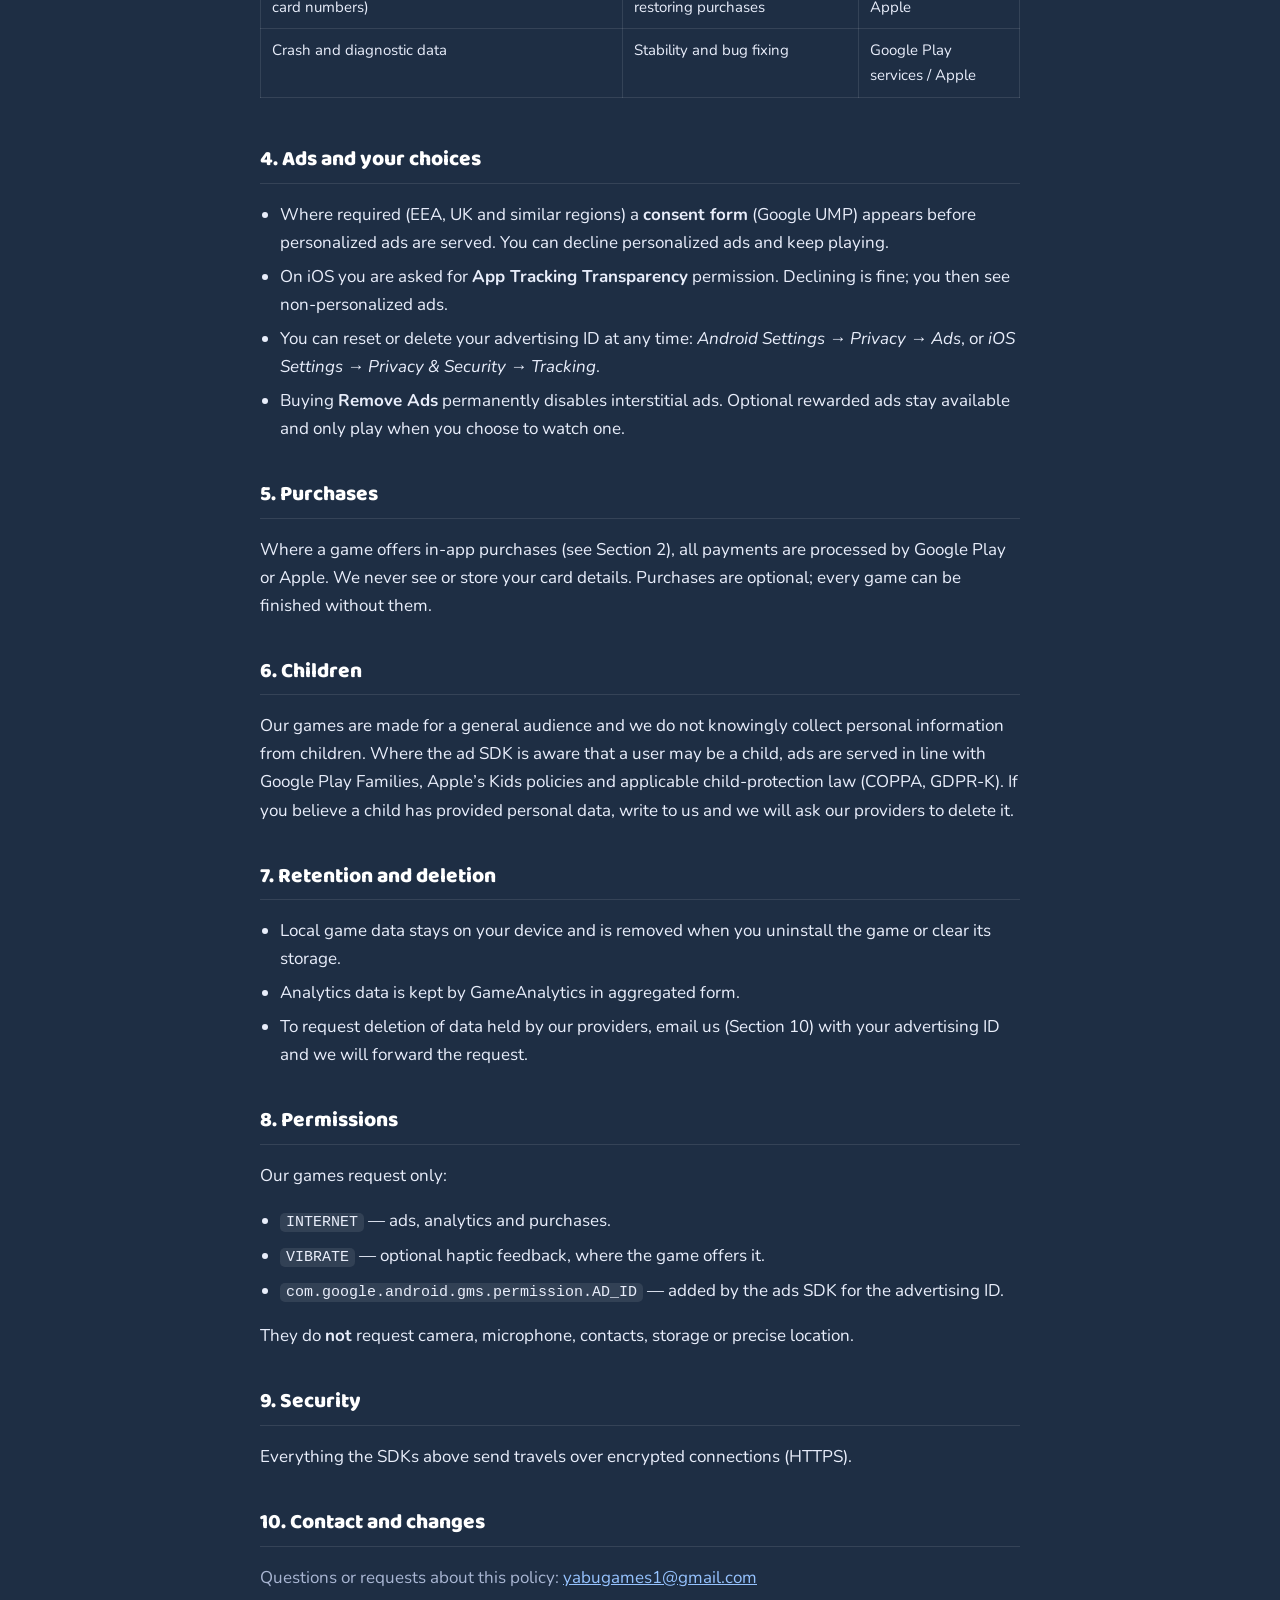
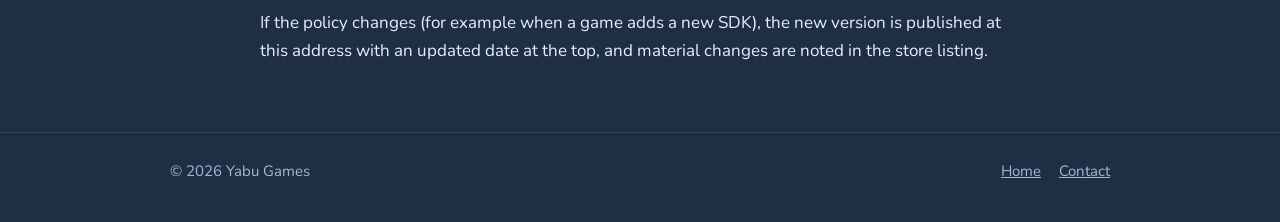
==== commit 69026c8d: "Iletisim adresi studio Gmail'i: yabugames1@gmail.com" ====
--- a/privacy-policy.html
+++ b/privacy-policy.html
@@ -149,7 +149,7 @@
     <p>Everything the SDKs above send travels over encrypted connections (HTTPS).</p>
 
     <h2 id="contact">10. Contact and changes</h2>
-    <p class="quiet">Questions or requests about this policy: <a href="mailto:2yasinkoc@gmail.com">2yasinkoc@gmail.com</a></p>
+    <p class="quiet">Questions or requests about this policy: <a href="mailto:yabugames1@gmail.com">yabugames1@gmail.com</a></p>
     <p>If the policy changes (for example when a game adds a new SDK), the new version is published at this
        address with an updated date at the top, and material changes are noted in the store listing.</p>
 
@@ -165,16 +165,6 @@
   </div>
 </footer>
 
-<script>
-  var b = document.getElementById('burger'), m = document.getElementById('menu');
-  b.addEventListener('click', function () {
-    var open = b.getAttribute('aria-expanded') === 'true';
-    b.setAttribute('aria-expanded', String(!open));
-    m.classList.toggle('open', !open);
-  });
-  m.addEventListener('click', function (e) {
-    if (e.target.tagName === 'A') { b.setAttribute('aria-expanded', 'false'); m.classList.remove('open'); }
-  });
-</script>
+<script src="site.js" defer></script>
 </body>
 </html>
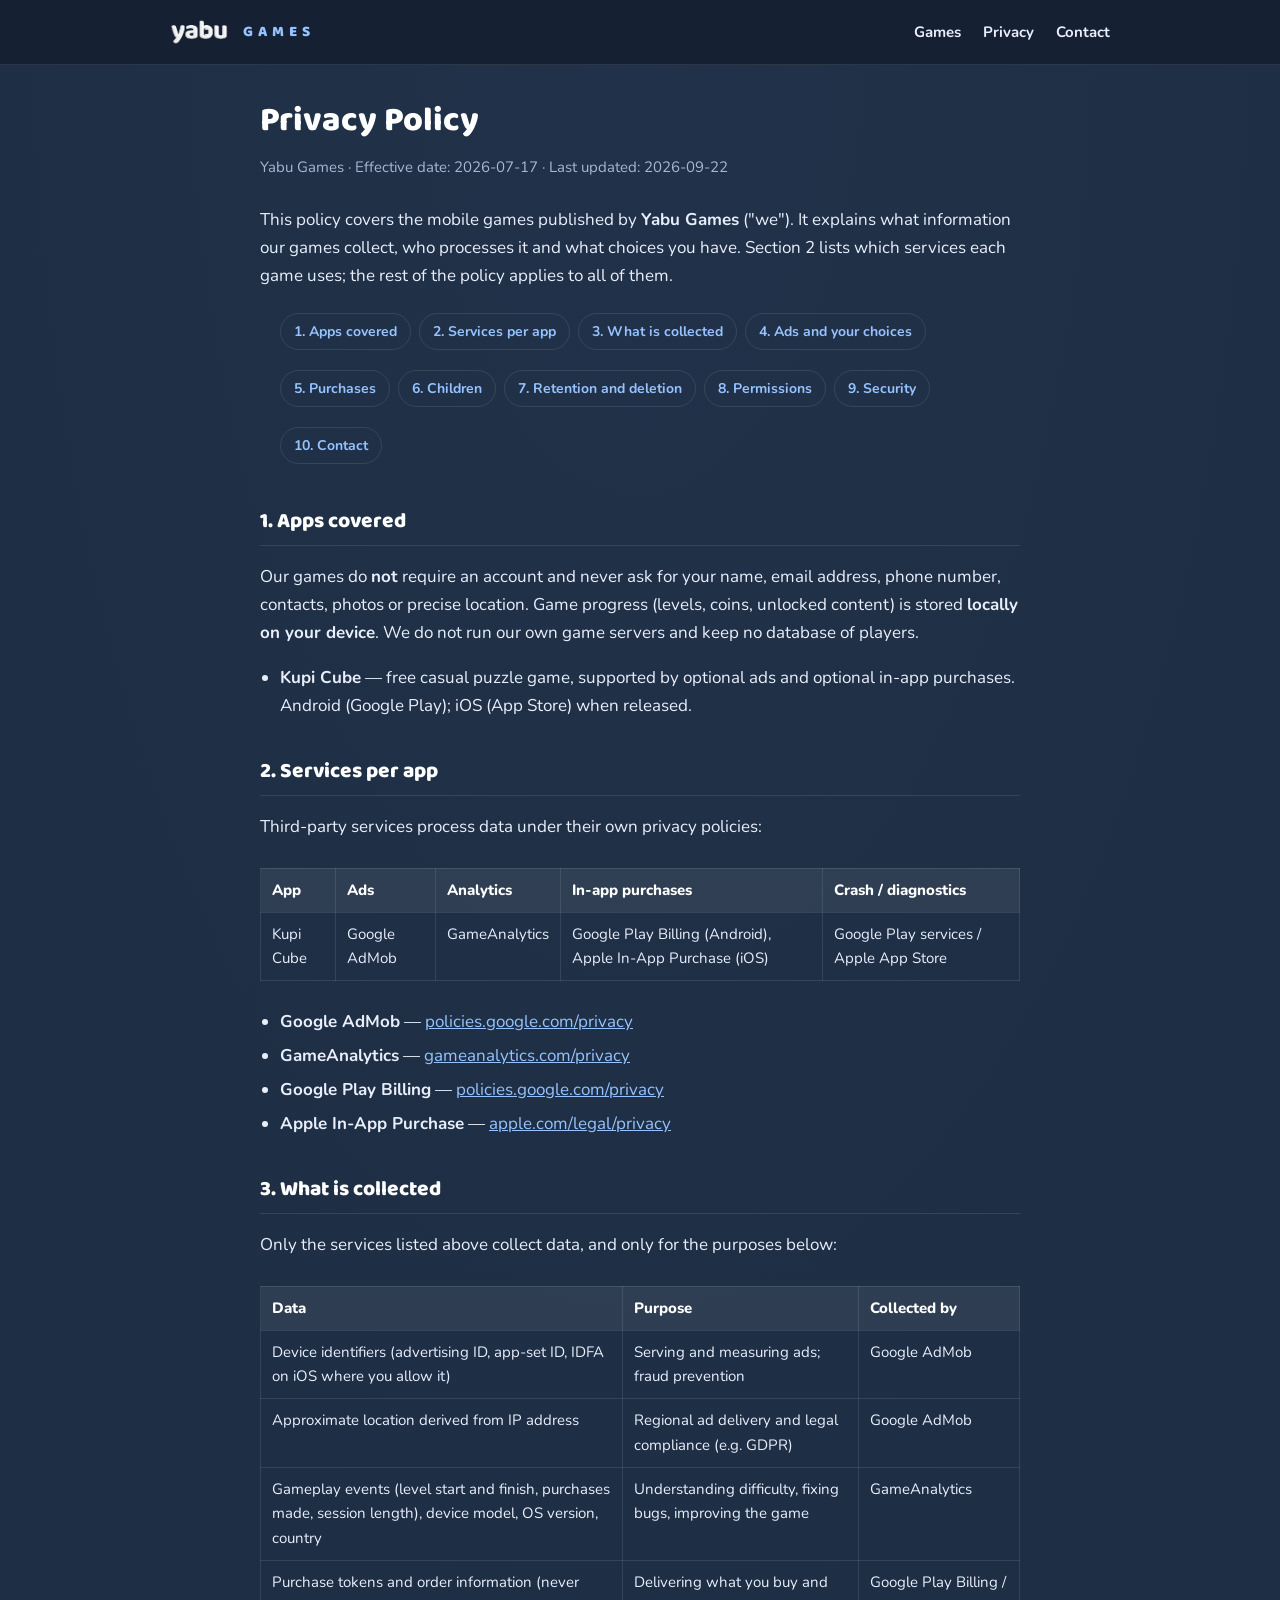
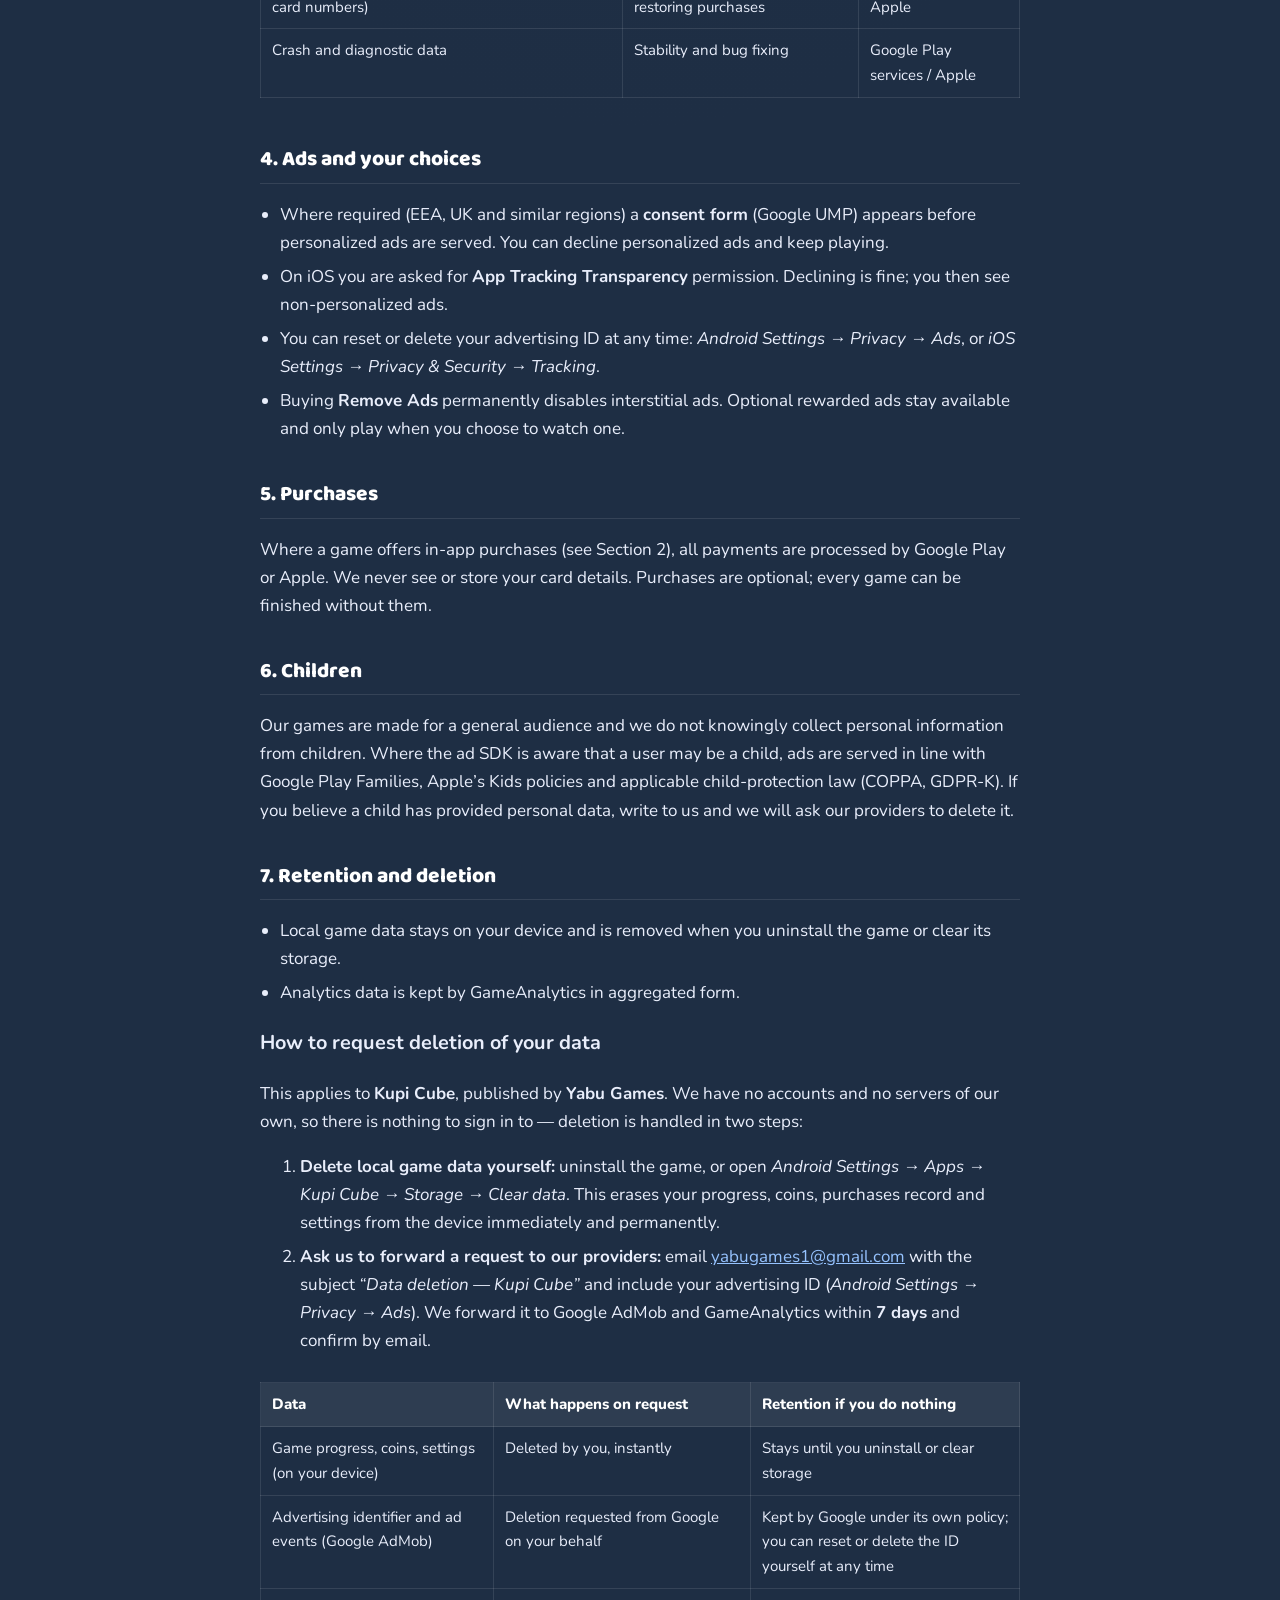
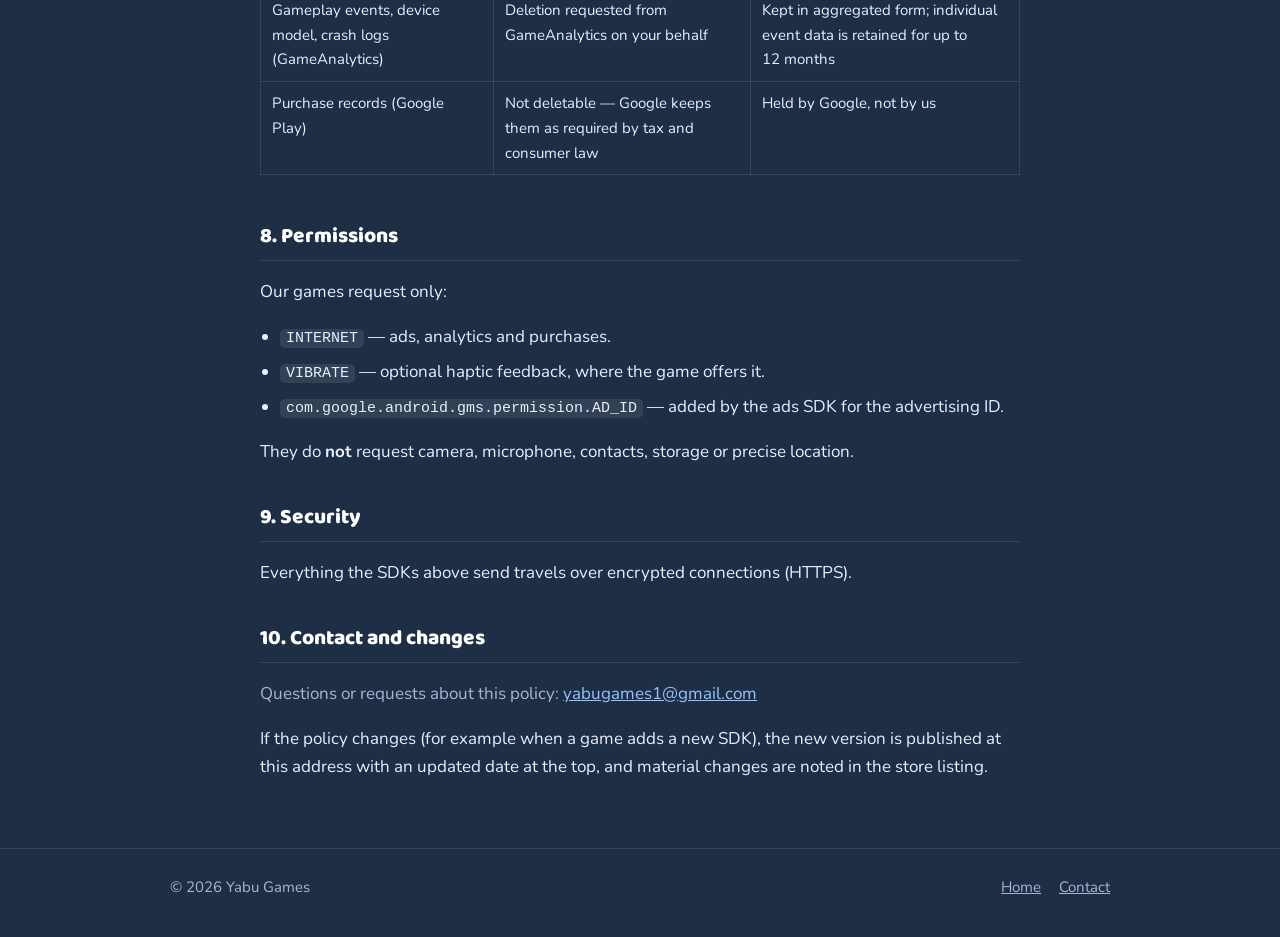
==== commit 0a17905a: "Veri silme bolumu: adimlar, saklama sureleri, Play formu icin capa (#delete)" ====
--- a/privacy-policy.html
+++ b/privacy-policy.html
@@ -132,9 +132,37 @@
     <ul>
       <li>Local game data stays on your device and is removed when you uninstall the game or clear its storage.</li>
       <li>Analytics data is kept by GameAnalytics in aggregated form.</li>
-      <li>To request deletion of data held by our providers, email us (Section&nbsp;10) with your advertising ID and
-          we will forward the request.</li>
     </ul>
+
+    <h3 id="delete">How to request deletion of your data</h3>
+    <p>This applies to <strong>Kupi Cube</strong>, published by <strong>Yabu Games</strong>. We have no accounts and
+       no servers of our own, so there is nothing to sign in to &mdash; deletion is handled in two steps:</p>
+    <ol>
+      <li><strong>Delete local game data yourself:</strong> uninstall the game, or open
+          <em>Android Settings &rarr; Apps &rarr; Kupi Cube &rarr; Storage &rarr; Clear data</em>. This erases your
+          progress, coins, purchases record and settings from the device immediately and permanently.</li>
+      <li><strong>Ask us to forward a request to our providers:</strong> email
+          <a href="mailto:yabugames1@gmail.com">yabugames1@gmail.com</a> with the subject
+          <em>&ldquo;Data deletion &mdash; Kupi Cube&rdquo;</em> and include your advertising ID
+          (<em>Android Settings &rarr; Privacy &rarr; Ads</em>). We forward it to Google AdMob and GameAnalytics
+          within <strong>7 days</strong> and confirm by email.</li>
+    </ol>
+    <div class="tablewrap">
+      <table>
+        <tr><th>Data</th><th>What happens on request</th><th>Retention if you do nothing</th></tr>
+        <tr><td>Game progress, coins, settings (on your device)</td>
+            <td>Deleted by you, instantly</td><td>Stays until you uninstall or clear storage</td></tr>
+        <tr><td>Advertising identifier and ad events (Google AdMob)</td>
+            <td>Deletion requested from Google on your behalf</td>
+            <td>Kept by Google under its own policy; you can reset or delete the ID yourself at any time</td></tr>
+        <tr><td>Gameplay events, device model, crash logs (GameAnalytics)</td>
+            <td>Deletion requested from GameAnalytics on your behalf</td>
+            <td>Kept in aggregated form; individual event data is retained for up to 12&nbsp;months</td></tr>
+        <tr><td>Purchase records (Google Play)</td>
+            <td>Not deletable &mdash; Google keeps them as required by tax and consumer law</td>
+            <td>Held by Google, not by us</td></tr>
+      </table>
+    </div>
 
     <h2 id="permissions">8. Permissions</h2>
     <p>Our games request only:</p>
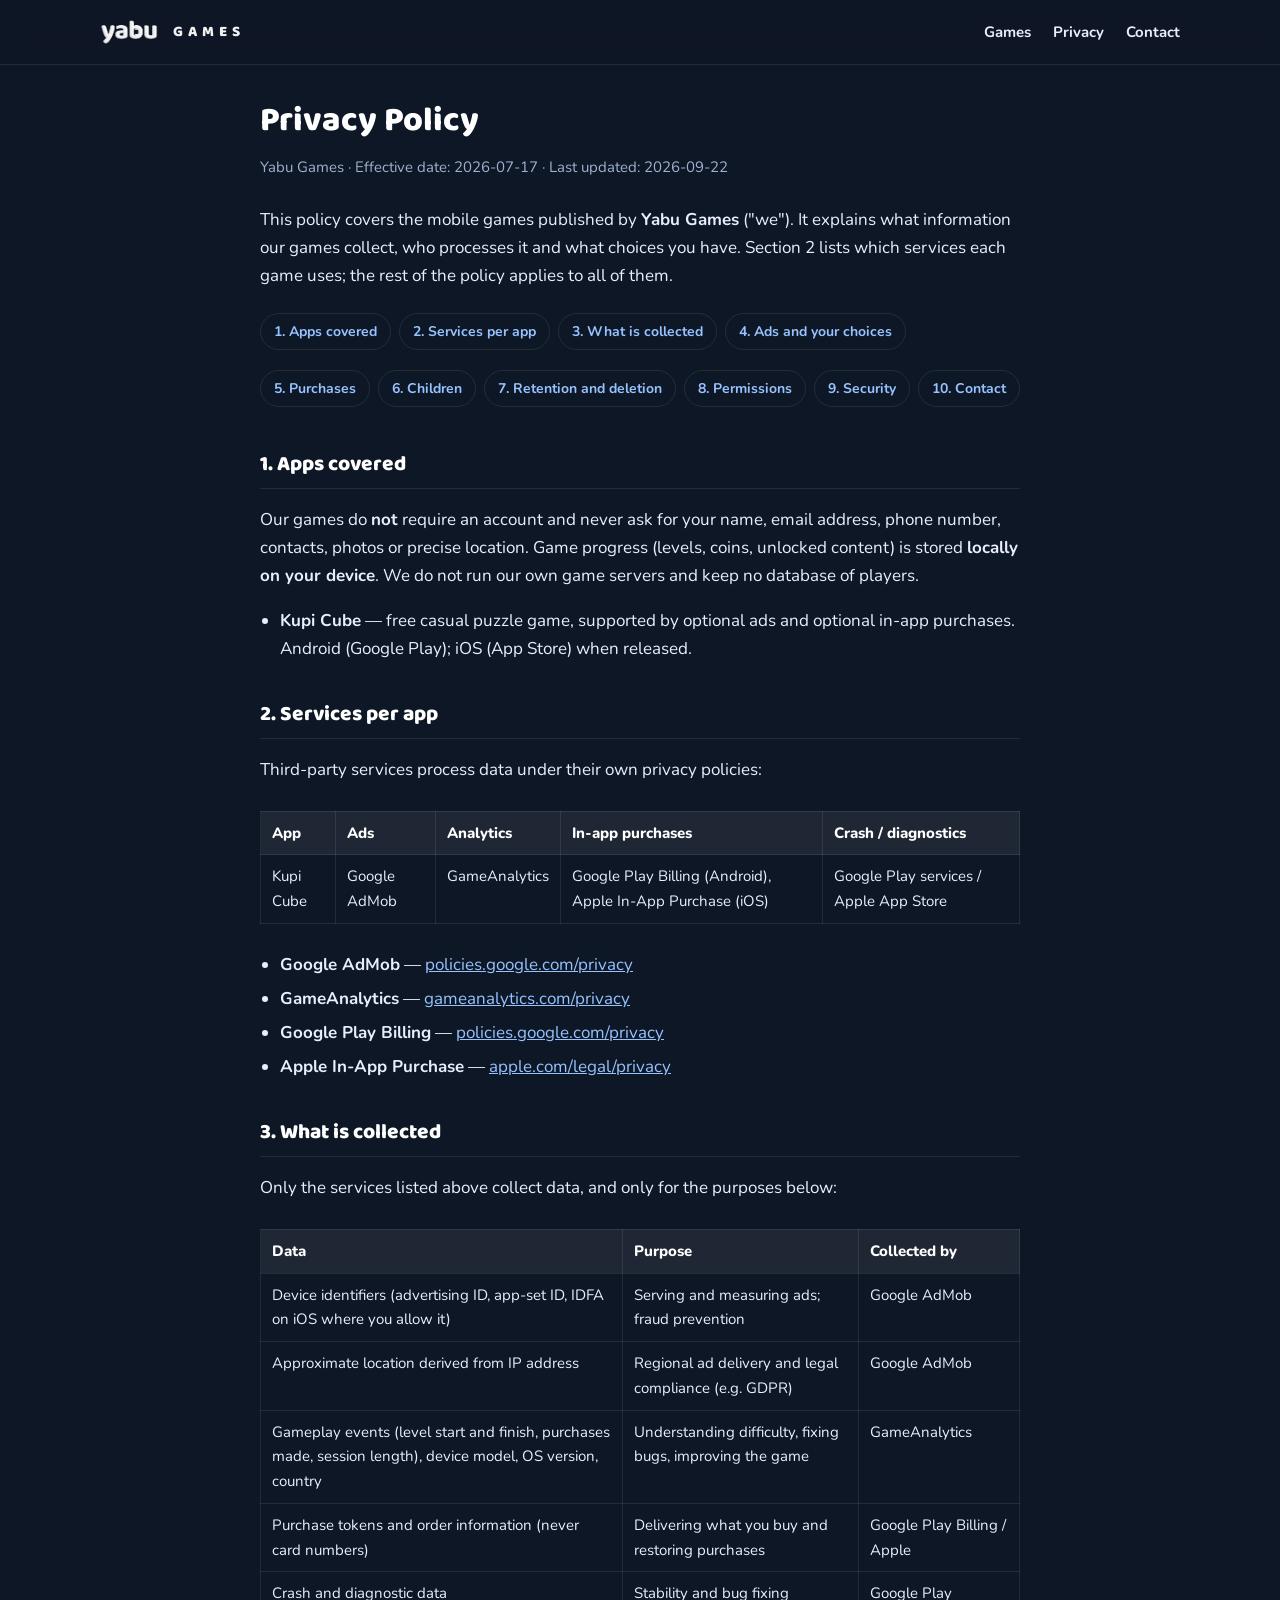
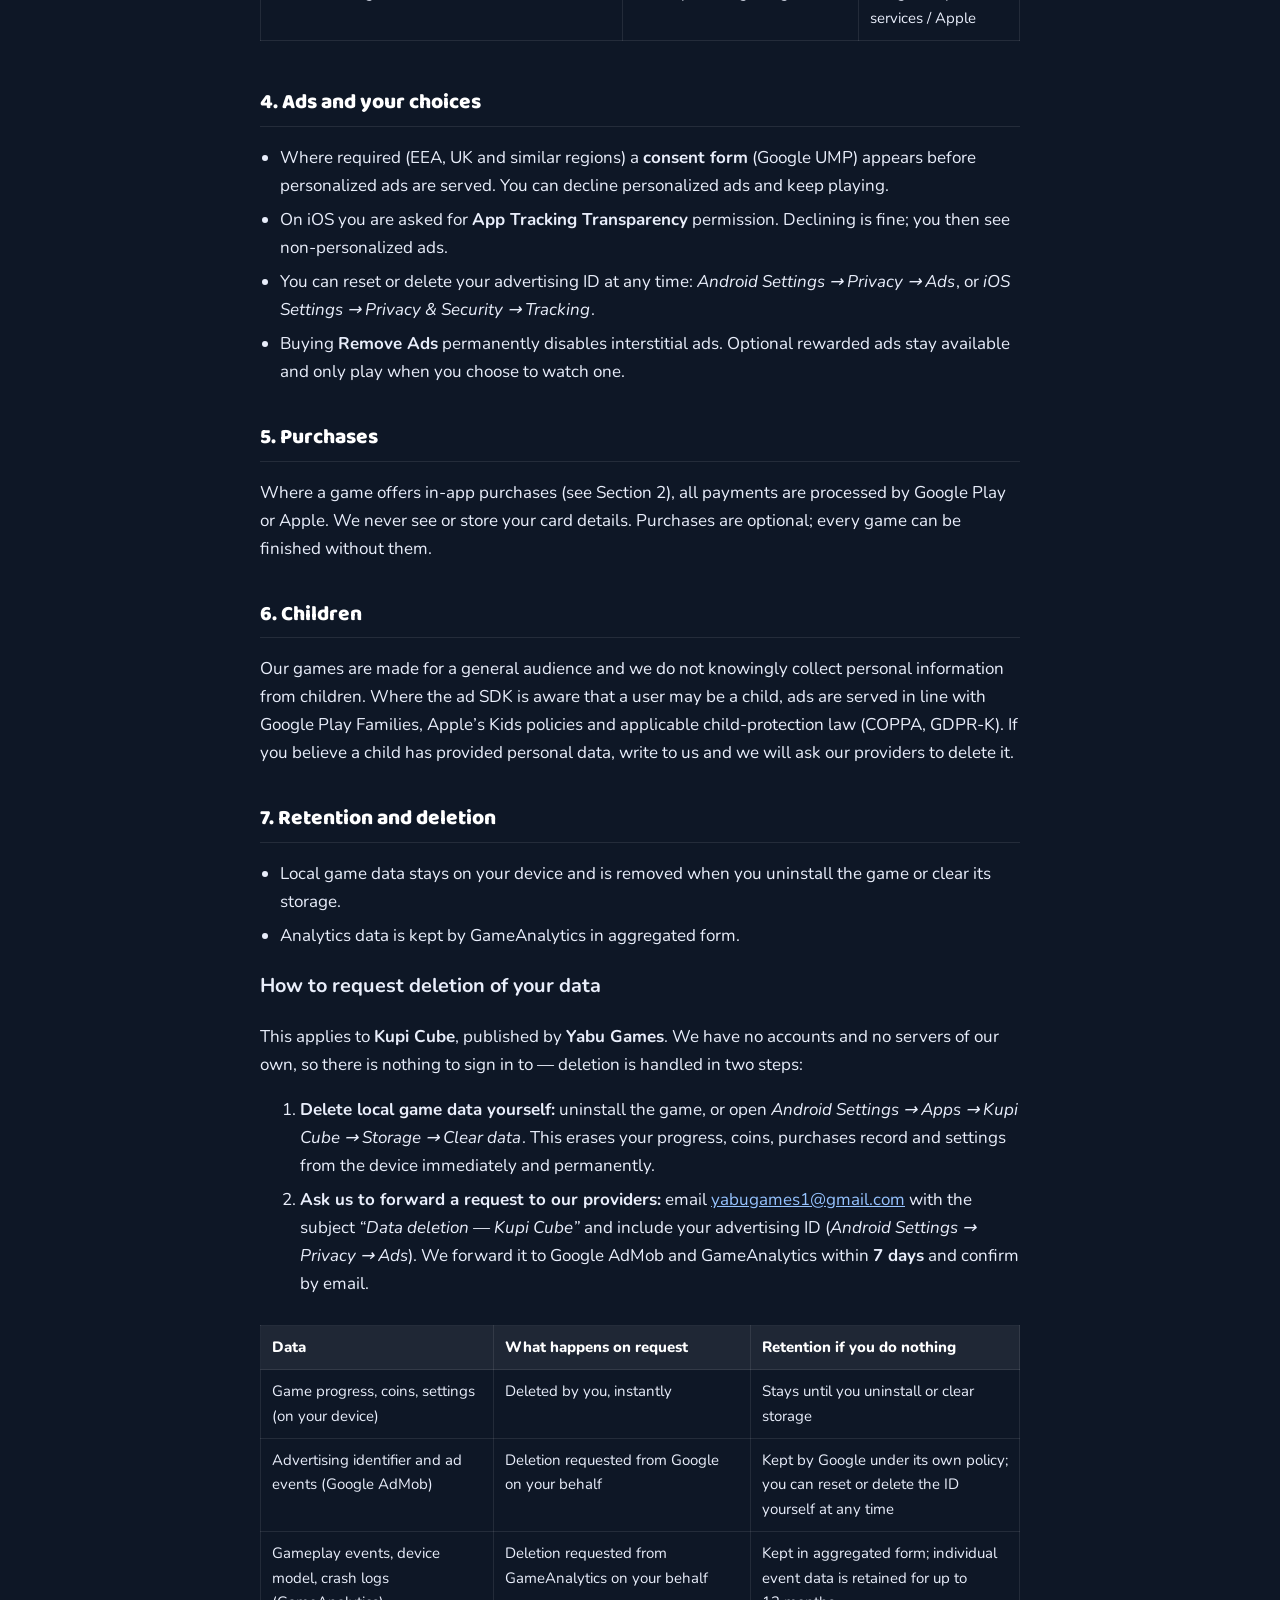
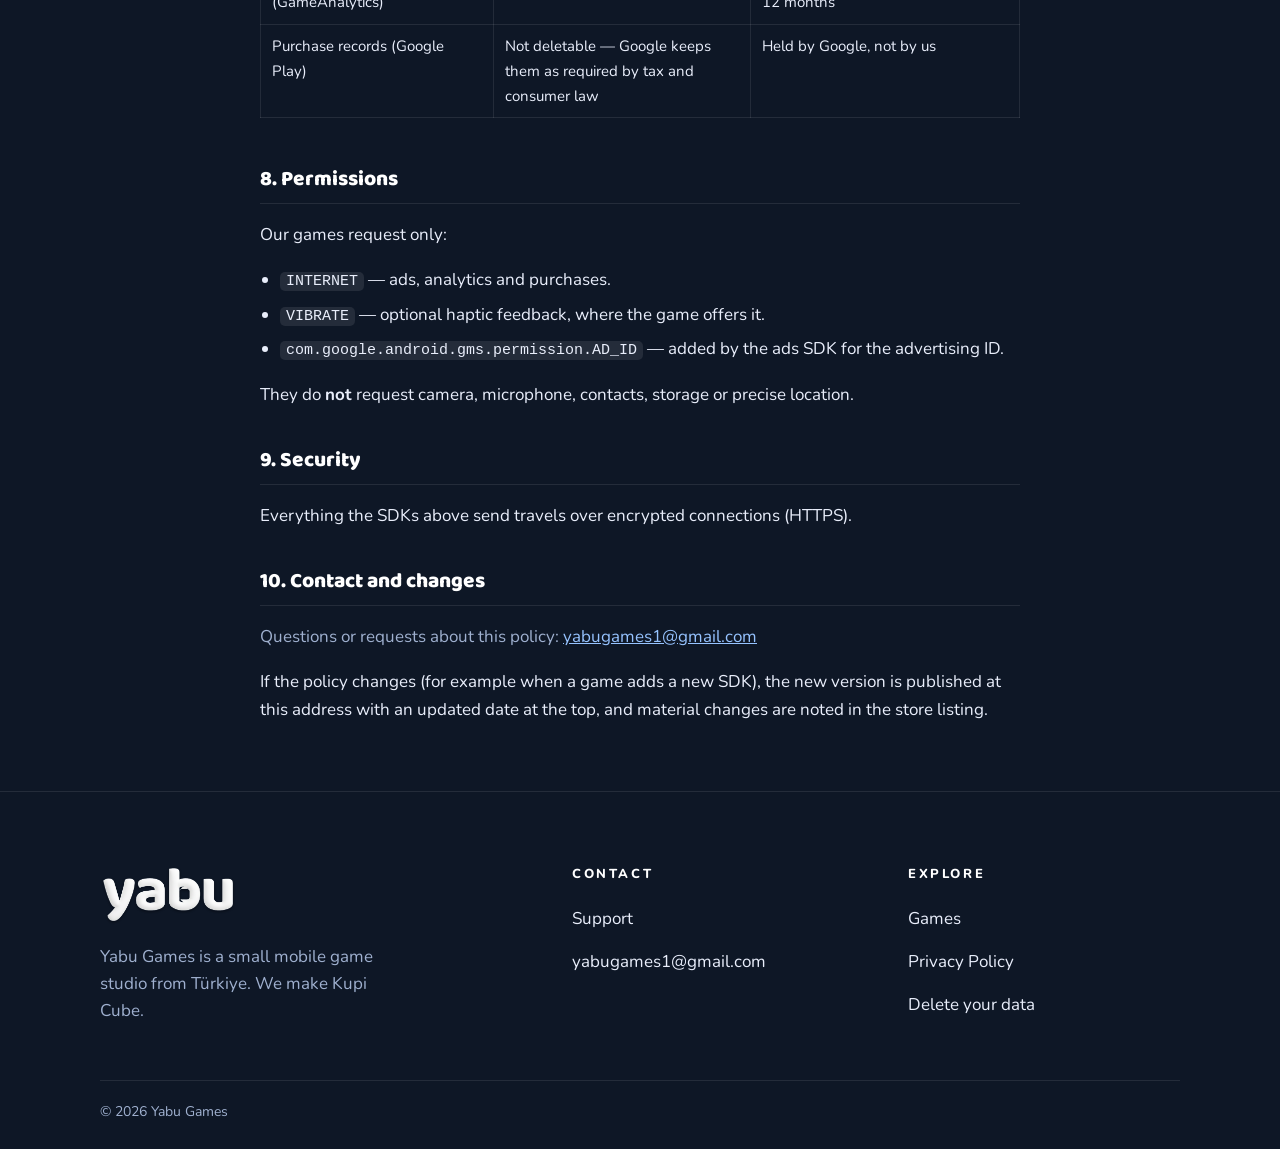
==== commit 4e4f9baf: "Gizlilik sayfasi ana sayfayla ayni temada: ortak theme.css Gizlilik sayfasi kendi renk tablosunu kul" ====
--- a/privacy-policy.html
+++ b/privacy-policy.html
@@ -11,6 +11,8 @@
 <link rel="preconnect" href="https://fonts.googleapis.com">
 <link rel="preconnect" href="https://fonts.gstatic.com" crossorigin>
 <link href="https://fonts.googleapis.com/css2?family=Baloo+2:wght@800&family=Nunito:wght@400;700;800&display=swap" rel="stylesheet">
+<meta name="theme-color" content="#0e1726">
+<link rel="stylesheet" href="theme.css">
 <link rel="stylesheet" href="styles.css">
 </head>
 <body>
@@ -185,12 +187,27 @@
 </main>
 
 <footer>
-  <div class="wrap row">
-    <span>&copy; 2026 Yabu Games</span>
-    <span class="spacer"></span>
-    <a href="./">Home</a>
-    <a href="./#contact">Contact</a>
+  <div class="cols">
+    <div class="about">
+      <img src="assets/yabu-wordmark.png" alt="Yabu Games" width="1075" height="483">
+      <p>Yabu Games is a small mobile game studio from T&uuml;rkiye. We make Kupi Cube.</p>
+    </div>
+
+    <nav aria-labelledby="f-contact">
+      <h2 id="f-contact">Contact</h2>
+      <a href="mailto:yabugames1@gmail.com?subject=Kupi%20Cube%20support">Support</a>
+      <a href="mailto:yabugames1@gmail.com">yabugames1@gmail.com</a>
+    </nav>
+
+    <nav aria-labelledby="f-explore">
+      <h2 id="f-explore">Explore</h2>
+      <a href="./">Games</a>
+      <a href="privacy-policy.html">Privacy Policy</a>
+      <a href="#delete">Delete your data</a>
+    </nav>
   </div>
+
+  <p class="legal">&copy; 2026 Yabu Games</p>
 </footer>
 
 <script src="site.js" defer></script>
--- a/theme.css
+++ b/theme.css
@@ -0,0 +1,76 @@
+/* Yabu Games — ORTAK TEMA (index.html + privacy-policy.html).
+   Renk, yazı, odak ve ALT BÖLÜM tek yerde durur: iki sayfa aynı temayı taşır (28 Eylül, kullanıcı: "aynı temaya
+   sahip olsunlar"). Eskiden her sayfanın kendi renk tablosu vardı ve gizlilik sayfası daha açık bir lacivertte kalmıştı.
+   Sayfaya özel kurallar: home.css (ana sayfa sahnesi), styles.css (gizlilik sayfası).
+   Renkler oyundan: sahne = Kupi Cube panel mavisi, zemin = açılış ekranı lacivertinin derini, vurgu = oyunun altını.
+   Bağımlılık yok, GitHub Pages doğrudan yayınlar. */
+:root {
+  --field:    #2577c8;   /* panel mavisi, beyaz yazı AA geçsin diye bir ton derin (4.6:1) */
+  --field-hi: #3b90e2;
+  --field-lo: #1d63a9;
+  --ink:      #0e1726;   /* açılış lacivertinin derini: alt bölüm ve gizlilik sayfası zemini */
+  --ink-line: rgba(255, 255, 255, .09);
+  --text:     #e9eefb;
+  --muted:    #9fb0cf;
+  --gold:     #ffc23d;
+  --sky:      #96c3ff;   /* metin içi bağlantı: panel mavisinin açığı */
+  --badge:    #0b1220;
+  --gutter:   clamp(16px, 4vw, 40px);
+  --wrap:     1080px;
+  --display:  "Baloo 2", "Nunito", system-ui, sans-serif;
+}
+
+* { box-sizing: border-box; }
+html { -webkit-text-size-adjust: 100%; }
+body {
+  margin: 0;
+  background: var(--ink);
+  color: var(--text);
+  font-family: "Nunito", system-ui, -apple-system, "Segoe UI", Roboto, Arial, sans-serif;
+  font-size: 17px;
+  line-height: 1.6;
+  -webkit-font-smoothing: antialiased;
+}
+a { color: inherit; }
+:focus-visible { outline: 3px solid var(--gold); outline-offset: 3px; border-radius: 8px; }
+/* Sayfa içi bağlantının HEDEFİ (başlık, bölüm) odaklanır ama tıklanacak bir şey değildir: çerçeve çizilmez.
+   site.js hedefe tabindex="-1" verip odağı taşıyor; ortak odak kuralı başlığın etrafına altın kutu çiziyordu. */
+[tabindex="-1"]:focus { outline: none; }
+.skip { position: absolute; left: -9999px; }
+.skip:focus { left: 16px; top: 12px; z-index: 30; background: #fff; color: #0d1726; padding: 8px 14px; border-radius: 999px; }
+
+/* ── ALT BÖLÜM (iki sayfada aynı) ────────────────────────────────────── */
+footer { background: var(--ink); padding: clamp(48px, 8vh, 88px) var(--gutter) 28px; }
+.cols {
+  max-width: var(--wrap);
+  margin: 0 auto;
+  display: grid;
+  grid-template-columns: 1.5fr 1fr 1fr;
+  gap: clamp(28px, 5vw, 72px);
+}
+.about img { display: block; width: 136px; height: auto; margin-bottom: 18px; }
+.about p { margin: 0; max-width: 30ch; color: var(--muted); }
+
+footer h2 {
+  margin: 0 0 12px;
+  font-size: 13px;
+  font-weight: 800;
+  letter-spacing: .2em;
+  text-transform: uppercase;
+  color: #fff;
+}
+footer nav a { display: block; padding: 8px 0; color: var(--text); text-decoration: none; overflow-wrap: anywhere; }
+footer nav a:hover { color: var(--gold); }
+
+.legal {
+  max-width: var(--wrap);
+  margin: clamp(36px, 6vh, 64px) auto 0;
+  padding-top: 20px;
+  border-top: 1px solid var(--ink-line);
+  color: var(--muted);
+  font-size: 14px;
+}
+
+@media (max-width: 720px) {
+  .cols { grid-template-columns: 1fr; gap: 32px; }
+}
--- a/styles.css
+++ b/styles.css
@@ -1,51 +1,32 @@
-/* Yabu Games — site stili. Renkler oyunun AÇILIŞ ekranıyla aynı: lacivert #1E2E44 zemin, gökyüzü mavisi vurgu.
-   Tek dosya, bağımlılık yok; GitHub Pages doğrudan yayınlar. */
-:root {
-  --navy:      #1e2e44;   /* Unity açılış rengi (LoadingScreenController.StudioNavy) */
-  --navy-deep: #141f30;
-  --card:      rgba(255, 255, 255, .055);
-  --line:      rgba(255, 255, 255, .10);
-  --text:      #e9eefb;
-  --muted:     #a9b6d3;
-  --sky:       #96c3ff;
-  --radius:    18px;
-  --wrap:      980px;
-}
-* { box-sizing: border-box; }
+/* Yabu Games — GİZLİLİK SAYFASI stili (yalnız privacy-policy.html).
+   Renkler, yazı ve alt bölüm theme.css'ten gelir; burada yalnız üst bar ve belge düzeni var.
+   Bağımlılık yok, GitHub Pages doğrudan yayınlar. */
 html { scroll-behavior: smooth; }
-body {
-  margin: 0;
-  background: radial-gradient(ellipse 90% 60% at 50% 0%, #24375260 0%, transparent 70%), var(--navy);
-  color: var(--text);
-  font-family: "Nunito", -apple-system, "Segoe UI", Roboto, Arial, sans-serif;
-  font-size: 17px;
-  line-height: 1.65;
-  -webkit-font-smoothing: antialiased;
-}
-.wrap { width: 100%; max-width: var(--wrap); margin: 0 auto; padding: 0 20px; }
-a { color: var(--sky); }
-a:focus-visible, button:focus-visible { outline: 3px solid var(--sky); outline-offset: 3px; border-radius: 6px; }
-.skip { position: absolute; left: -9999px; }
-.skip:focus { left: 16px; top: 12px; z-index: 30; background: #fff; color: #0d1726; padding: 8px 14px; border-radius: 999px; }
+@media (prefers-reduced-motion: reduce) { * { transition: none !important; scroll-behavior: auto; } }
+
+/* Yan boşluk kapsayıcıdan (üst bar, main) gelir; .wrap yalnız genişliği sınırlar. Böylece üst barın kenarı
+   alt bölümün kenarıyla aynı hizada durur. */
+.wrap { max-width: var(--wrap); margin: 0 auto; }
 
 /* ── Üst bar + hamburger ─────────────────────────────────────────────── */
 header.bar {
   position: sticky; top: 0; z-index: 20;
-  background: rgba(20, 31, 48, .86);
+  padding: 0 var(--gutter);
+  background: rgba(14, 23, 38, .86);
   backdrop-filter: blur(10px);
-  border-bottom: 1px solid var(--line);
+  border-bottom: 1px solid var(--ink-line);
 }
 .bar .row { display: flex; align-items: center; gap: 16px; height: 64px; }
 .bar .home { display: flex; align-items: center; gap: 10px; text-decoration: none; }
 .bar .home img { height: 26px; width: auto; display: block; }
-.bar .home span { font-family: "Baloo 2", "Nunito", sans-serif; font-weight: 800; font-size: 15px;
-                  letter-spacing: .34em; color: var(--sky); padding-left: .34em; }
+.bar .home span { font-family: var(--display); font-weight: 800; font-size: 15px;
+                  letter-spacing: .34em; color: #fff; opacity: .94; padding-left: .34em; }
 nav.links { margin-left: auto; display: flex; gap: 22px; }
 nav.links a { color: var(--text); text-decoration: none; font-weight: 700; font-size: 15px; }
-nav.links a:hover { color: var(--sky); }
+nav.links a:hover { color: var(--gold); }
 button.burger {
   margin-left: auto; display: none; width: 44px; height: 44px; padding: 0;
-  background: transparent; border: 1px solid var(--line); border-radius: 12px; cursor: pointer;
+  background: transparent; border: 1px solid var(--ink-line); border-radius: 12px; cursor: pointer;
 }
 button.burger span, button.burger span::before, button.burger span::after {
   display: block; width: 20px; height: 2px; background: var(--text); border-radius: 2px;
@@ -63,69 +44,33 @@
   nav.links {
     position: absolute; left: 0; right: 0; top: 64px;
     flex-direction: column; gap: 0; margin: 0;
-    background: rgba(20, 31, 48, .98); border-bottom: 1px solid var(--line);
+    background: rgba(14, 23, 38, .98); border-bottom: 1px solid var(--ink-line);
     max-height: 0; overflow: hidden; transition: max-height .22s ease;
   }
-  nav.links a { padding: 14px 20px; border-top: 1px solid var(--line); }
+  nav.links a { padding: 14px var(--gutter); border-top: 1px solid var(--ink-line); }
   nav.links.open { max-height: 260px; }
 }
-@media (prefers-reduced-motion: reduce) { * { transition: none !important; scroll-behavior: auto; } }
 
-/* ── Kahraman bölümü ─────────────────────────────────────────────────── */
-.hero { text-align: center; padding: 76px 0 54px; }
-.hero img.mark { width: min(420px, 74vw); height: auto; filter: drop-shadow(0 14px 30px rgba(0, 6, 20, .55)); }
-.hero .sub { font-family: "Baloo 2", "Nunito", sans-serif; font-weight: 800; letter-spacing: .42em;
-             padding-left: .42em; color: var(--sky); font-size: clamp(15px, 3vw, 22px); margin: 10px 0 0; }
-.hero p.lead { max-width: 34ch; margin: 26px auto 0; color: var(--text); text-wrap: balance; }
-
-/* ── Bölümler ────────────────────────────────────────────────────────── */
-section { padding: 34px 0; }
-h2.section { font-family: "Baloo 2", "Nunito", sans-serif; font-weight: 800; font-size: 26px;
-             margin: 0 0 18px; color: #fff; }
-.games { display: grid; grid-template-columns: repeat(auto-fit, minmax(280px, 1fr)); gap: 18px; }
-.game {
-  display: flex; gap: 16px; align-items: center;
-  background: var(--card); border: 1px solid var(--line); border-radius: var(--radius); padding: 18px;
-}
-.game img { width: 86px; height: 86px; border-radius: 20px; flex: none; }
-.game h3 { margin: 0 0 2px; font-family: "Baloo 2", "Nunito", sans-serif; font-weight: 800; font-size: 21px; color: #fff; }
-.game p { margin: 0 0 10px; color: var(--muted); font-size: 15px; line-height: 1.45; }
-.btn {
-  display: inline-block; padding: 9px 18px; border-radius: 999px;
-  background: #fff; color: #0d1726; font-weight: 800; font-size: 14px; text-decoration: none;
-  box-shadow: 0 8px 18px rgba(0, 6, 20, .35);
-}
-.btn:hover { transform: translateY(-1px); }
-.btn.ghost { background: transparent; color: var(--text); border: 1px solid var(--line); box-shadow: none; }
-
-/* ── Gizlilik sayfası ────────────────────────────────────────────────── */
-.doc { max-width: 760px; margin: 0 auto; padding: 28px 0 10px; }
-.doc h1 { font-family: "Baloo 2", "Nunito", sans-serif; font-weight: 800; font-size: 34px; margin: 0 0 6px; color: #fff; }
+/* ── Belge ───────────────────────────────────────────────────────────── */
+main { padding: 0 var(--gutter); }
+.doc { max-width: 760px; padding-top: 28px; padding-bottom: 10px; line-height: 1.65; }
+.doc a { color: var(--sky); }
+.doc a:hover { color: var(--gold); }
+.doc h1 { font-family: var(--display); font-weight: 800; font-size: 34px; margin: 0 0 6px; color: #fff; }
 .doc .meta { color: var(--muted); font-size: 15px; margin: 0 0 26px; }
-.doc h2 { font-family: "Baloo 2", "Nunito", sans-serif; font-weight: 800; font-size: 21px; color: #fff;
-          margin: 34px 0 8px; padding-bottom: 6px; border-bottom: 1px solid var(--line); scroll-margin-top: 80px; }
+.doc h2 { font-family: var(--display); font-weight: 800; font-size: 21px; color: #fff;
+          margin: 34px 0 8px; padding-bottom: 6px; border-bottom: 1px solid var(--ink-line); scroll-margin-top: 80px; }
 .doc ul { padding-left: 20px; }
 .doc li { margin: 6px 0; }
 .doc code { background: rgba(255, 255, 255, .09); padding: 1px 6px; border-radius: 5px; font-size: 15px; }
+.doc .quiet { color: var(--muted); }
 .tablewrap { overflow-x: auto; }
 table { border-collapse: collapse; width: 100%; font-size: 15px; margin: 10px 0; }
-th, td { border: 1px solid var(--line); padding: 9px 11px; text-align: left; vertical-align: top; }
+th, td { border: 1px solid var(--ink-line); padding: 9px 11px; text-align: left; vertical-align: top; }
 th { background: rgba(255, 255, 255, .07); color: #fff; font-weight: 800; }
-.toc { display: flex; flex-wrap: wrap; gap: 8px; margin: 0 0 8px; padding: 0; list-style: none; }
-.toc a { display: inline-block; padding: 6px 13px; border: 1px solid var(--line); border-radius: 999px;
+.doc .toc { display: flex; flex-wrap: wrap; gap: 8px; margin: 0 0 8px; padding: 0; list-style: none; }
+.toc a { display: inline-block; padding: 6px 13px; border: 1px solid var(--ink-line); border-radius: 999px;
          text-decoration: none; font-size: 14px; font-weight: 700; }
 
-/* İletişim kutusu: e-posta adresi SATIR BAŞI değil, eylem düğmesi öne çıkar (22 Eylül, kullanıcı: "mailim çok
-   büyük kalmış"). Adres yine görünür ama küçük ve sessiz; tıklanacak şey düğme. */
-.panel { background: var(--card); border: 1px solid var(--line); border-radius: var(--radius); padding: 20px 22px; }
-.panel .quiet { margin: 0 0 14px; color: var(--muted); }
-.actions { display: flex; flex-wrap: wrap; gap: 10px; margin: 0; }
-.btn[aria-disabled="true"] { opacity: .72; cursor: default; }   /* "yakında": düğme gibi durur ama gitmez */
-.panel .tiny { margin: 12px 0 0; font-size: 13.5px; color: var(--muted); }
-.doc .quiet { color: var(--muted); }
-
-/* ── Alt bilgi ───────────────────────────────────────────────────────── */
-footer { border-top: 1px solid var(--line); margin-top: 40px; padding: 26px 0 40px; color: var(--muted); font-size: 15px; }
-footer .row { display: flex; flex-wrap: wrap; gap: 8px 18px; align-items: center; }
-footer a { color: var(--muted); }
-footer .spacer { margin-left: auto; }
+/* Belge ile alt bölüm aynı zeminde: aralarını ince çizgi ayırır (ana sayfada bu işi mavi sahne yapıyor). */
+footer { margin-top: 40px; border-top: 1px solid var(--ink-line); }
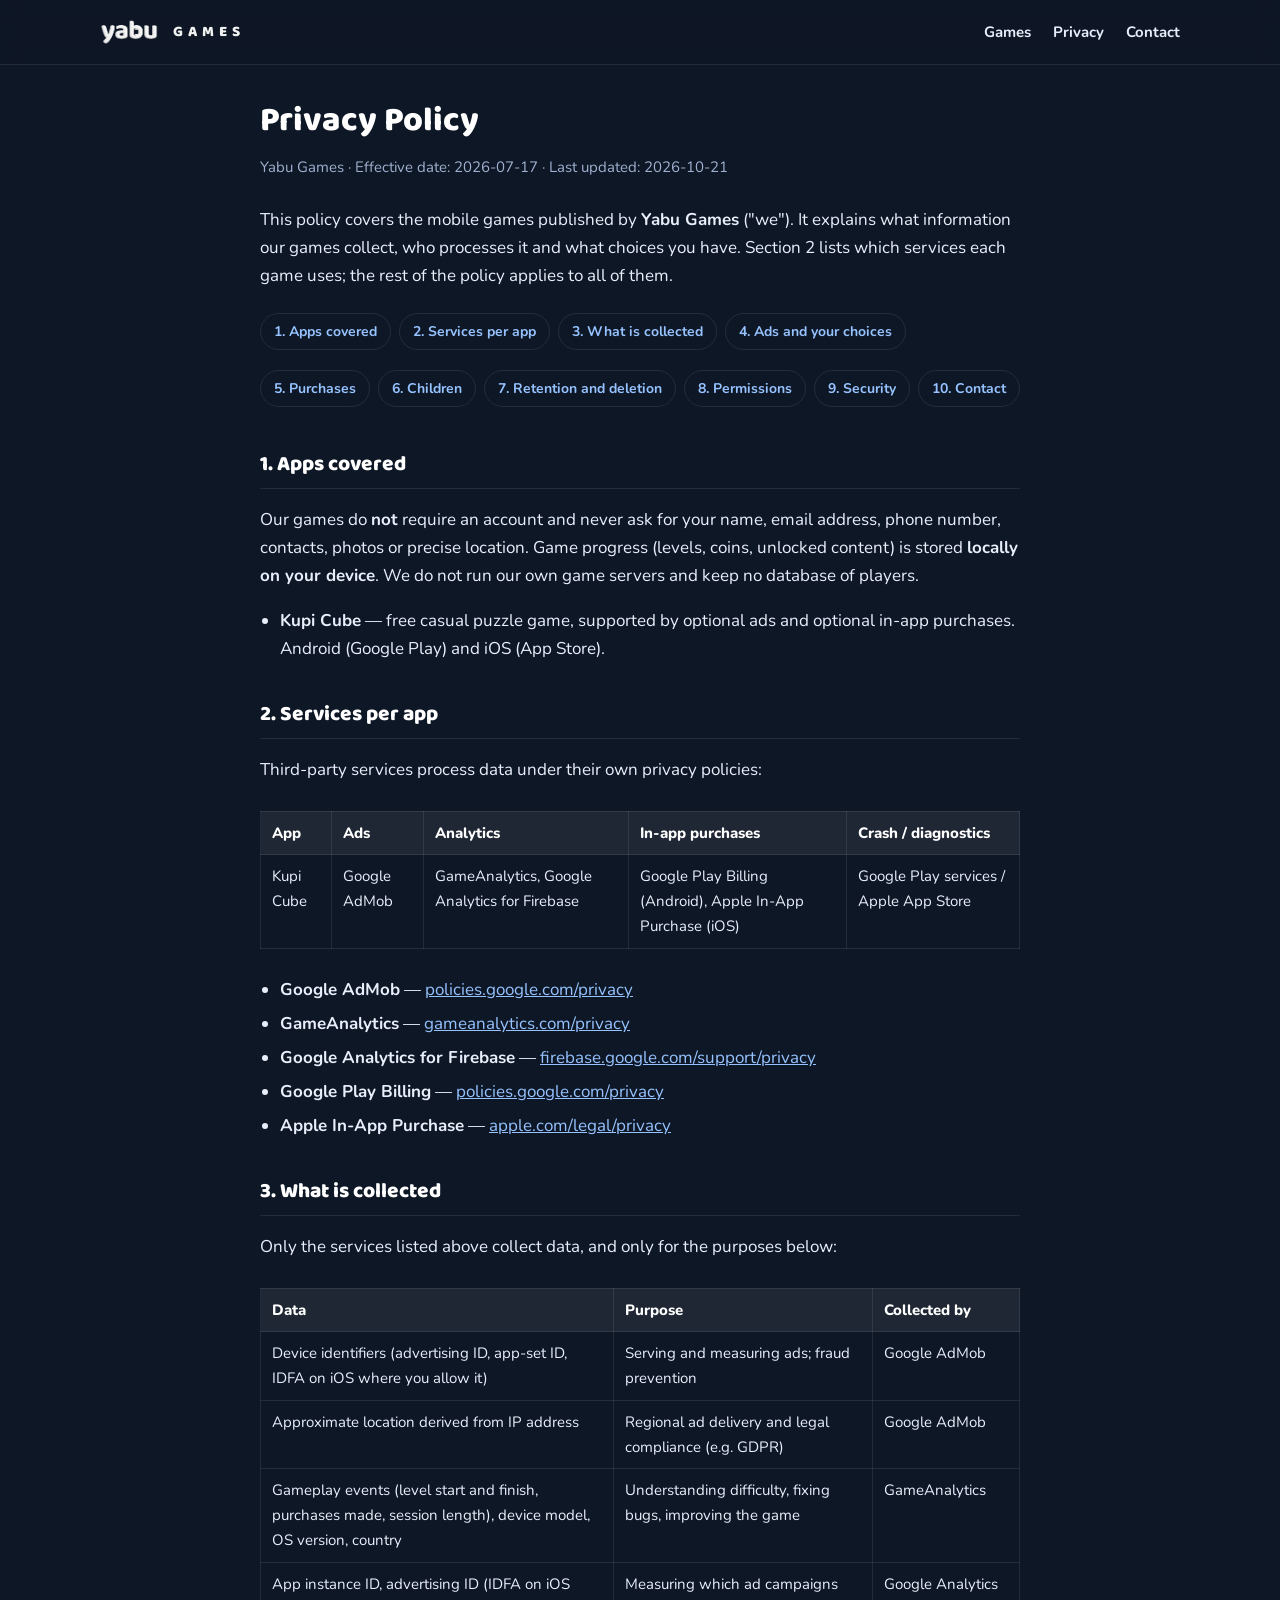
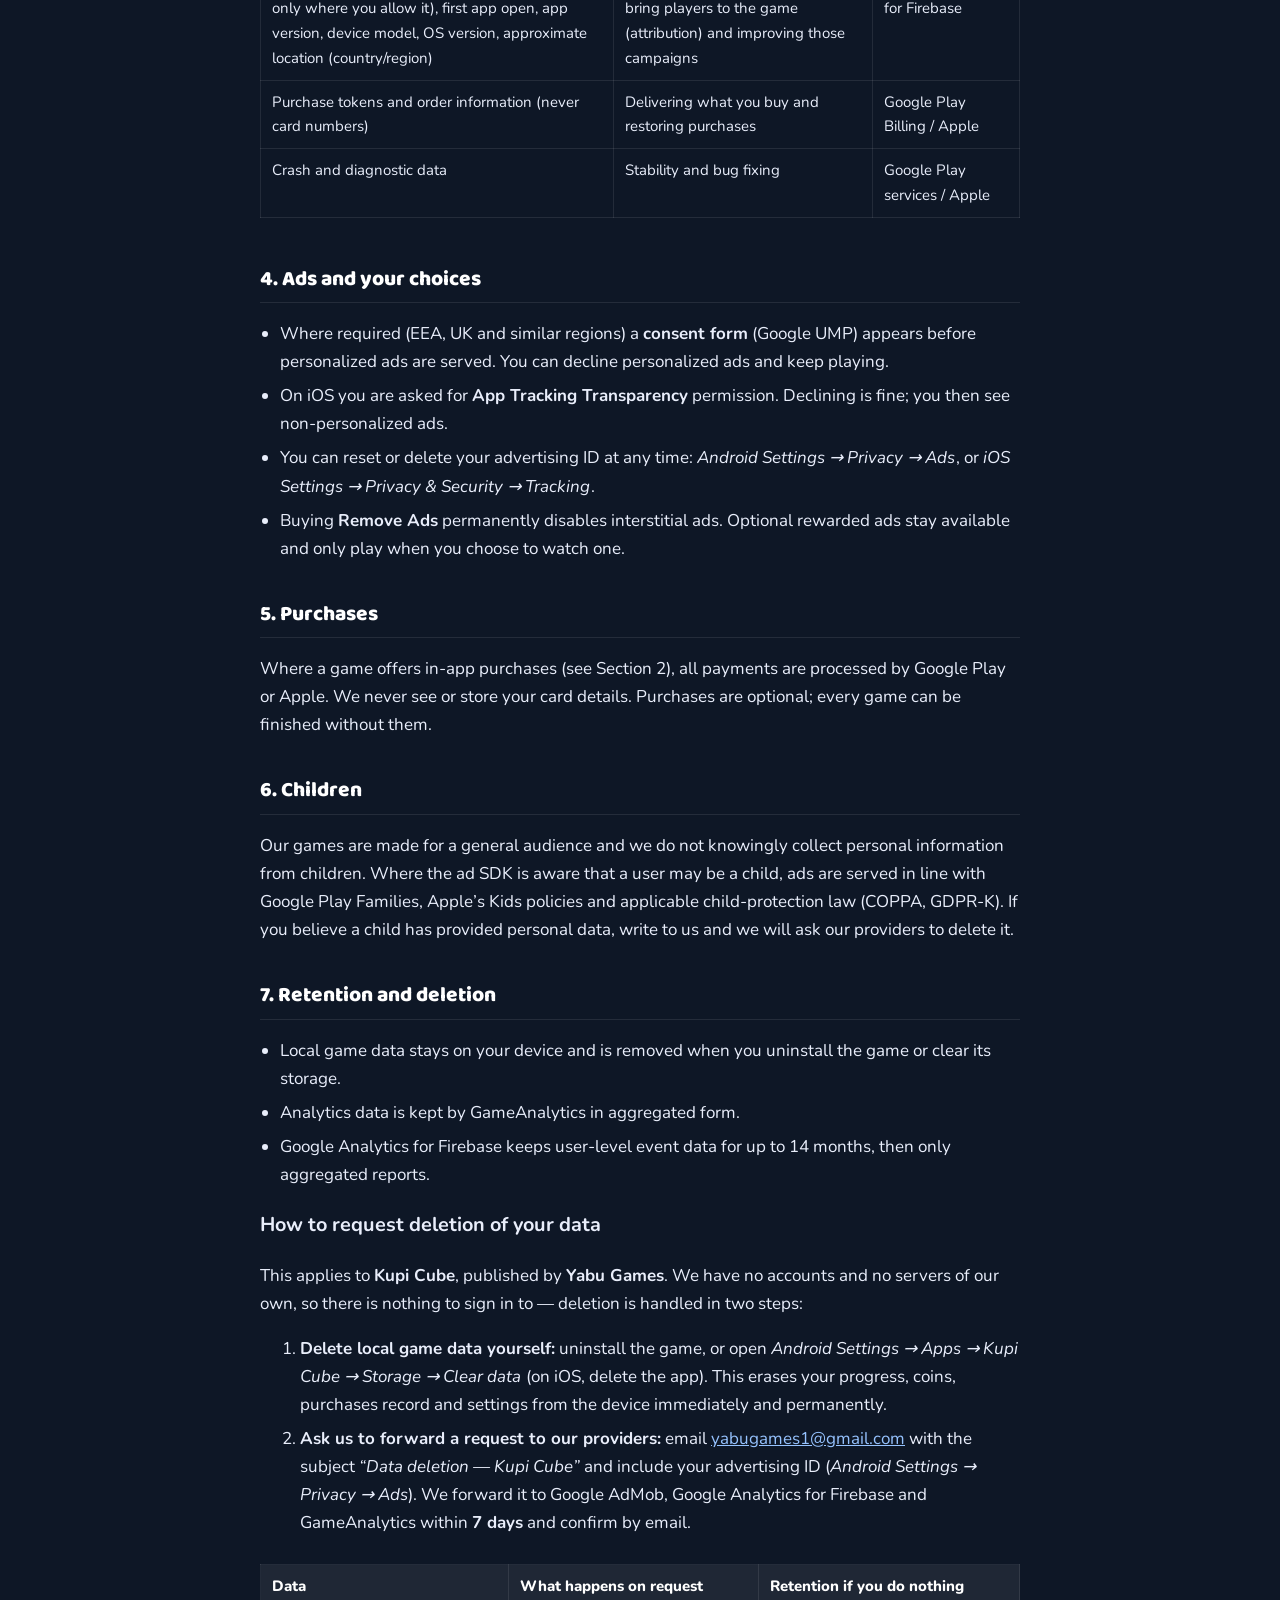
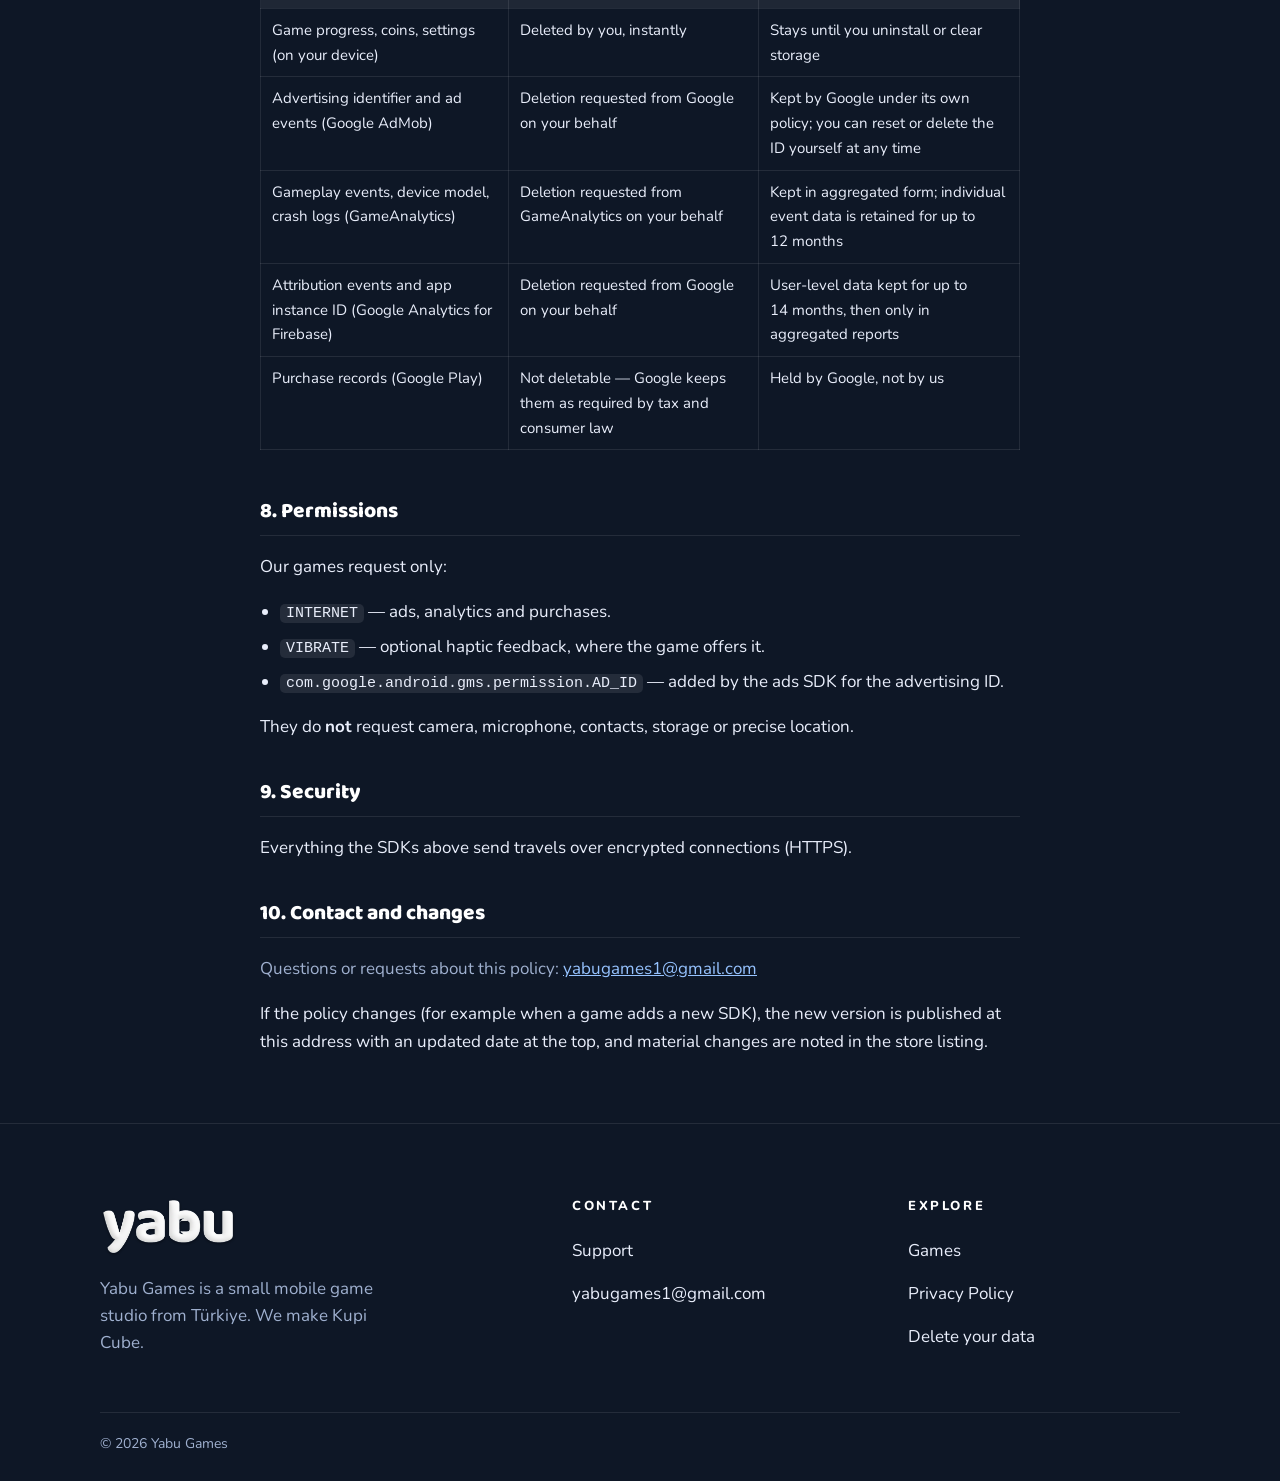
==== commit 7665e40e: "Gizlilik: Google Analytics for Firebase eklendi (Kupi Cube 1.0.3), iOS yayinda, iOS silme adimi 1.0." ====
--- a/privacy-policy.html
+++ b/privacy-policy.html
@@ -39,7 +39,7 @@
   <div class="wrap doc">
 
     <h1>Privacy Policy</h1>
-    <p class="meta">Yabu Games &middot; Effective date: 2026-07-17 &middot; Last updated: 2026-09-22</p>
+    <p class="meta">Yabu Games &middot; Effective date: 2026-07-17 &middot; Last updated: 2026-10-21</p>
 
     <p>This policy covers the mobile games published by <strong>Yabu Games</strong> ("we"). It explains what
        information our games collect, who processes it and what choices you have. Section&nbsp;2 lists which
@@ -64,7 +64,7 @@
        <strong>locally on your device</strong>. We do not run our own game servers and keep no database of players.</p>
     <ul>
       <li><strong>Kupi Cube</strong> — free casual puzzle game, supported by optional ads and optional in-app
-          purchases. Android (Google Play); iOS (App Store) when released.</li>
+          purchases. Android (Google Play) and iOS (App Store).</li>
     </ul>
 
     <h2 id="services">2. Services per app</h2>
@@ -75,7 +75,7 @@
         <tr>
           <td>Kupi Cube</td>
           <td>Google AdMob</td>
-          <td>GameAnalytics</td>
+          <td>GameAnalytics, Google Analytics for Firebase</td>
           <td>Google Play Billing (Android), Apple In-App Purchase (iOS)</td>
           <td>Google Play services / Apple App Store</td>
         </tr>
@@ -84,6 +84,7 @@
     <ul>
       <li><strong>Google AdMob</strong> — <a href="https://policies.google.com/privacy">policies.google.com/privacy</a></li>
       <li><strong>GameAnalytics</strong> — <a href="https://gameanalytics.com/privacy">gameanalytics.com/privacy</a></li>
+      <li><strong>Google Analytics for Firebase</strong> — <a href="https://firebase.google.com/support/privacy">firebase.google.com/support/privacy</a></li>
       <li><strong>Google Play Billing</strong> — <a href="https://policies.google.com/privacy">policies.google.com/privacy</a></li>
       <li><strong>Apple In-App Purchase</strong> — <a href="https://www.apple.com/legal/privacy/">apple.com/legal/privacy</a></li>
     </ul>
@@ -100,6 +101,10 @@
         <tr><td>Gameplay events (level start and finish, purchases made, session length), device model,
                 OS version, country</td>
             <td>Understanding difficulty, fixing bugs, improving the game</td><td>GameAnalytics</td></tr>
+        <tr><td>App instance ID, advertising ID (IDFA on iOS only where you allow it), first app open, app version,
+                device model, OS version, approximate location (country/region)</td>
+            <td>Measuring which ad campaigns bring players to the game (attribution) and improving those campaigns</td>
+            <td>Google Analytics for Firebase</td></tr>
         <tr><td>Purchase tokens and order information (never card numbers)</td>
             <td>Delivering what you buy and restoring purchases</td><td>Google Play Billing / Apple</td></tr>
         <tr><td>Crash and diagnostic data</td>
@@ -134,6 +139,7 @@
     <ul>
       <li>Local game data stays on your device and is removed when you uninstall the game or clear its storage.</li>
       <li>Analytics data is kept by GameAnalytics in aggregated form.</li>
+      <li>Google Analytics for Firebase keeps user-level event data for up to 14&nbsp;months, then only aggregated reports.</li>
     </ul>
 
     <h3 id="delete">How to request deletion of your data</h3>
@@ -141,12 +147,14 @@
        no servers of our own, so there is nothing to sign in to &mdash; deletion is handled in two steps:</p>
     <ol>
       <li><strong>Delete local game data yourself:</strong> uninstall the game, or open
-          <em>Android Settings &rarr; Apps &rarr; Kupi Cube &rarr; Storage &rarr; Clear data</em>. This erases your
+          <em>Android Settings &rarr; Apps &rarr; Kupi Cube &rarr; Storage &rarr; Clear data</em> (on iOS, delete the
+          app). This erases your
           progress, coins, purchases record and settings from the device immediately and permanently.</li>
       <li><strong>Ask us to forward a request to our providers:</strong> email
           <a href="mailto:yabugames1@gmail.com">yabugames1@gmail.com</a> with the subject
           <em>&ldquo;Data deletion &mdash; Kupi Cube&rdquo;</em> and include your advertising ID
-          (<em>Android Settings &rarr; Privacy &rarr; Ads</em>). We forward it to Google AdMob and GameAnalytics
+          (<em>Android Settings &rarr; Privacy &rarr; Ads</em>). We forward it to Google AdMob, Google Analytics for
+          Firebase and GameAnalytics
           within <strong>7 days</strong> and confirm by email.</li>
     </ol>
     <div class="tablewrap">
@@ -160,6 +168,9 @@
         <tr><td>Gameplay events, device model, crash logs (GameAnalytics)</td>
             <td>Deletion requested from GameAnalytics on your behalf</td>
             <td>Kept in aggregated form; individual event data is retained for up to 12&nbsp;months</td></tr>
+        <tr><td>Attribution events and app instance ID (Google Analytics for Firebase)</td>
+            <td>Deletion requested from Google on your behalf</td>
+            <td>User-level data kept for up to 14&nbsp;months, then only in aggregated reports</td></tr>
         <tr><td>Purchase records (Google Play)</td>
             <td>Not deletable &mdash; Google keeps them as required by tax and consumer law</td>
             <td>Held by Google, not by us</td></tr>
